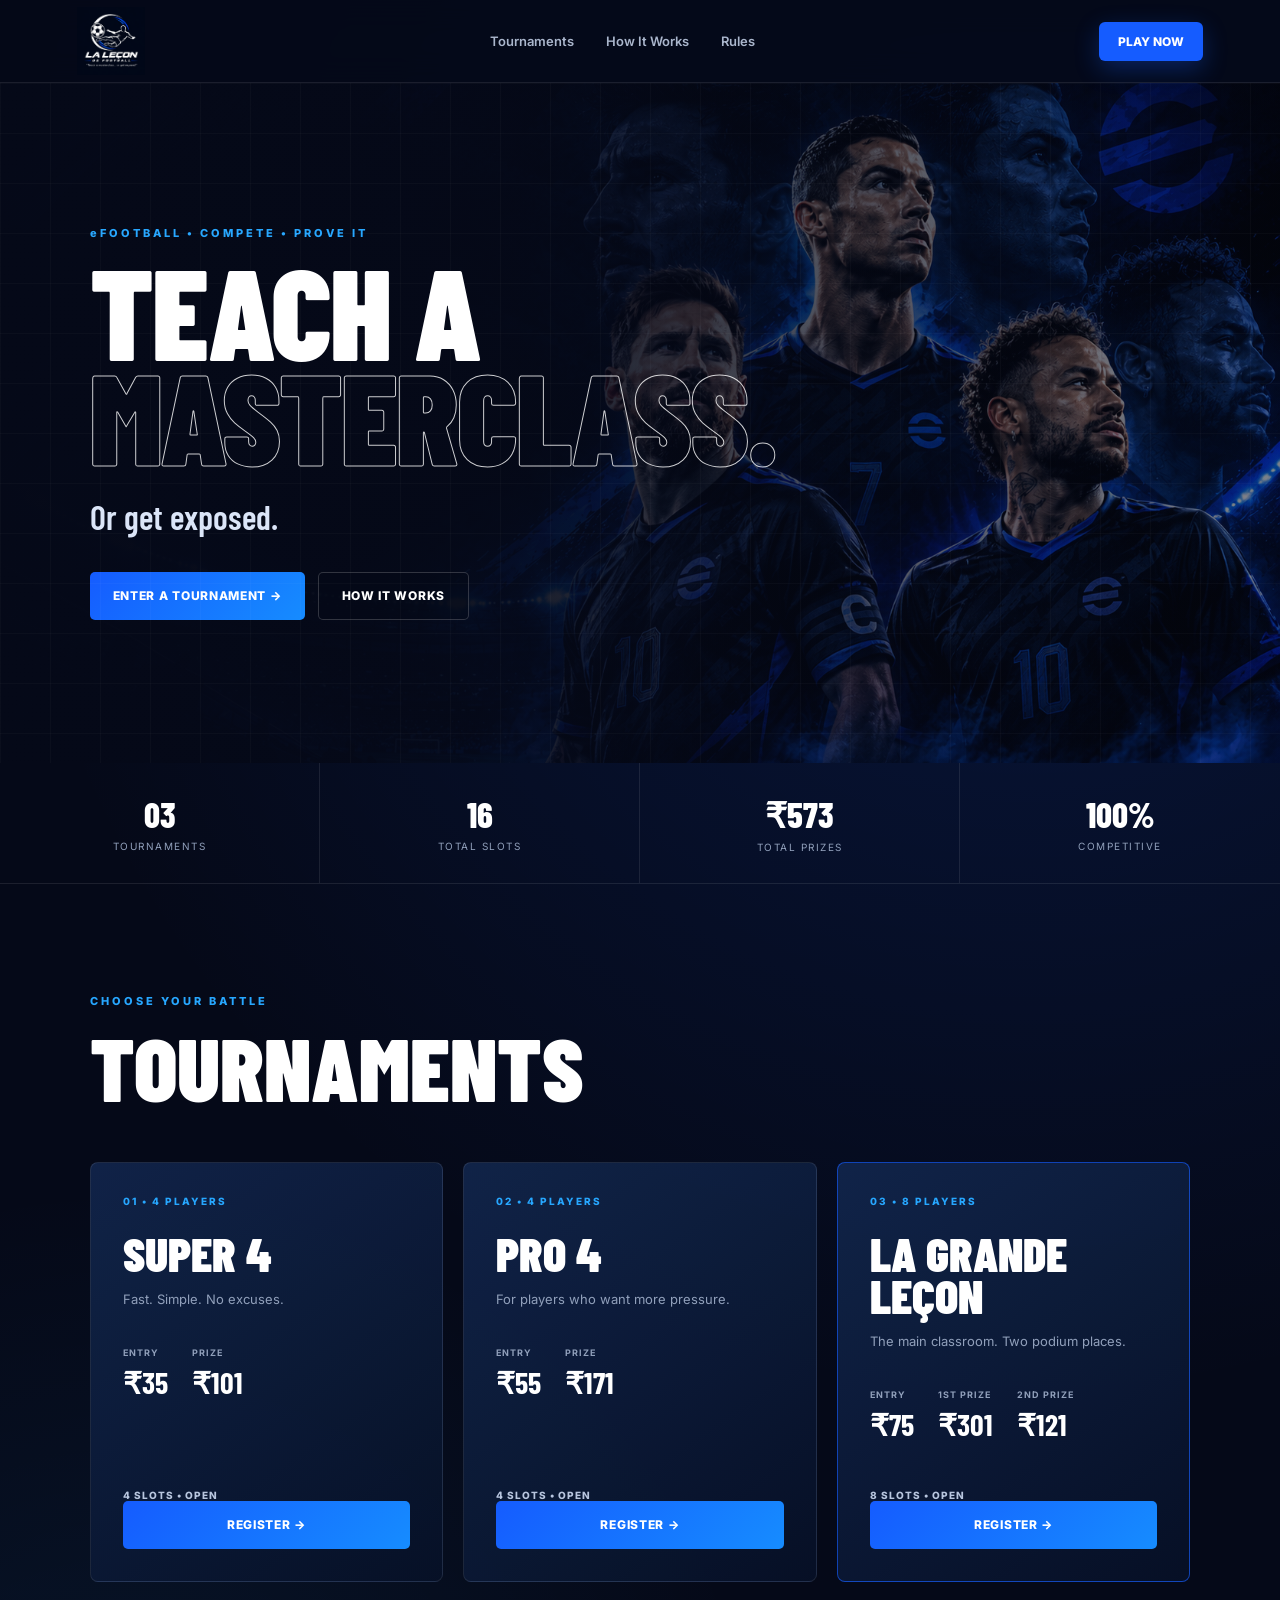
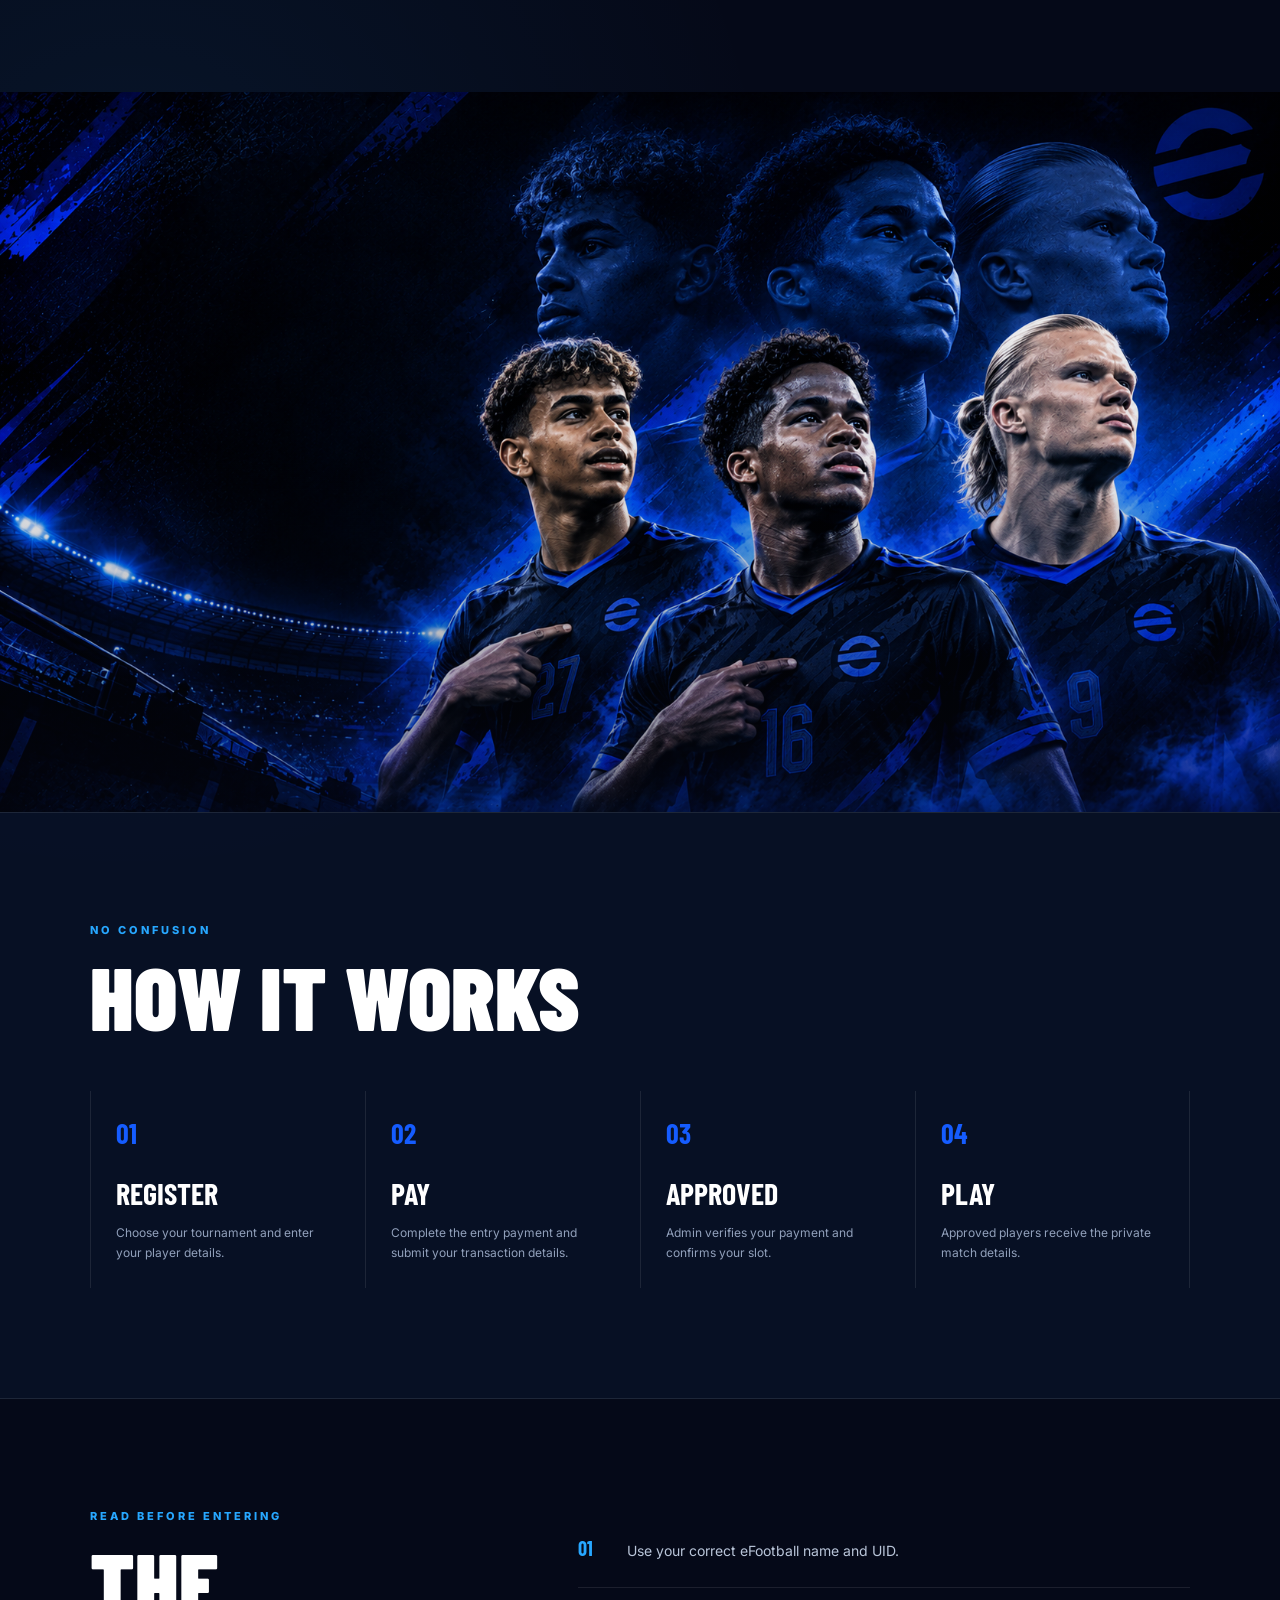
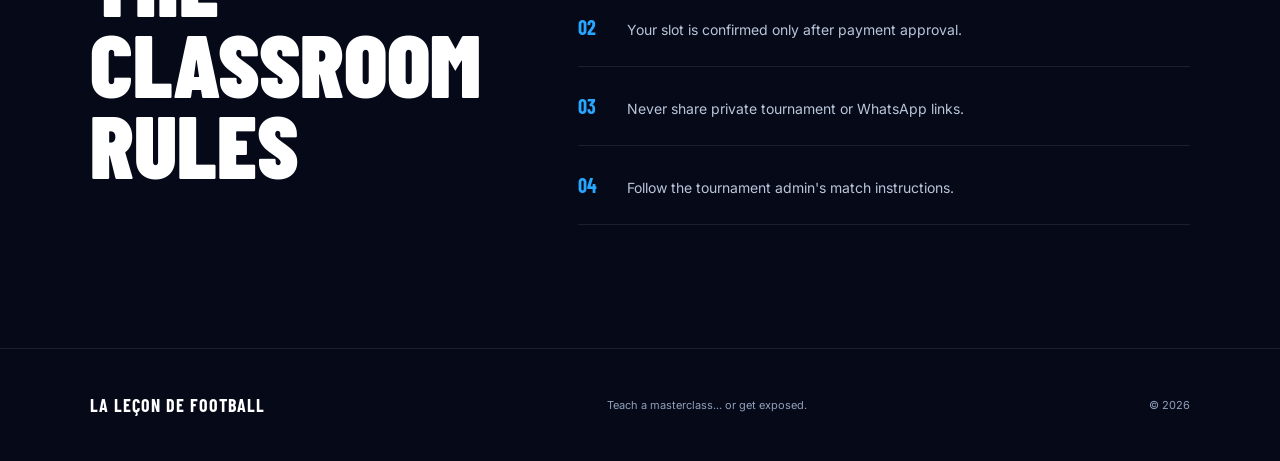
==== index.html @ 12de614c "Update index.html" ====
<!DOCTYPE html>
<html lang="en">
<head>
  <meta charset="UTF-8">
  <meta name="viewport" content="width=device-width, initial-scale=1.0">
  <meta name="theme-color" content="#050b20">

  <title>La Leçon de Football | eFootball Tournaments</title>

  <link rel="stylesheet" href="style.css">

  <style>

    /* =========================================================
       HERO — DESKTOP
       ========================================================= */

    .hero {
      position: relative !important;
      min-height: 680px;
      overflow: hidden;
      display: flex;
      align-items: center;
      background: #050b20 !important;
    }

    .hero-image {
      position: absolute;
      inset: 0;
      width: 100%;
      height: 100%;
      object-fit: cover;
      object-position: center center;
      z-index: 0;
      display: block;
    }

    .hero-overlay {
      position: absolute;
      inset: 0;
      z-index: 1;

      background:
        linear-gradient(
          90deg,
          rgba(5, 9, 24, 0.96) 0%,
          rgba(5, 9, 24, 0.82) 32%,
          rgba(5, 9, 24, 0.45) 62%,
          rgba(5, 9, 24, 0.30) 100%
        );
    }

    .hero-content {
      position: relative !important;
      z-index: 2 !important;
    }


    /* =========================================================
       YAMAL • ENDRICK • HAALAND
       FULL IMAGE — NO CROPPING
       ========================================================= */

    .future-stars-section {
      position: relative;
      width: 100%;
      overflow: hidden;
      background: #050b20;
      line-height: 0;
    }

    .future-stars-image {
      position: relative;
      display: block;

      width: 100%;
      height: auto;

      max-width: 100%;

      object-fit: contain;
      object-position: center center;
    }

    .future-stars-overlay {
      position: absolute;
      inset: 0;

      background:
        linear-gradient(
          180deg,
          rgba(5, 9, 24, 0.05) 0%,
          rgba(5, 9, 24, 0.08) 50%,
          rgba(5, 9, 24, 0.45) 100%
        );

      pointer-events: none;
    }


    /* =========================================================
       MOBILE — SPECIAL HERO COMPOSITION
       ========================================================= */

    @media (max-width: 700px) {

      .hero {
        min-height: 720px;
        display: flex;
        align-items: flex-end;
        position: relative !important;
        overflow: hidden;
        background: #050b20 !important;
      }

      .hero-image {
        position: absolute;

        top: 0;
        left: 50%;

        width: 100%;
        height: auto;

        min-height: 0;

        transform: translateX(-50%);

        object-fit: initial;
        object-position: center;

        z-index: 0;
      }

      .hero-overlay {
        position: absolute;
        inset: 0;
        z-index: 1;

        background:
          linear-gradient(
            180deg,
            rgba(5, 9, 24, 0.08) 0%,
            rgba(5, 9, 24, 0.22) 25%,
            rgba(5, 9, 24, 0.60) 55%,
            rgba(5, 9, 24, 0.96) 82%,
            rgba(5, 9, 24, 1) 100%
          );
      }

      .hero-content {
        position: relative !important;
        z-index: 2 !important;

        width: 100%;
        padding-top: 300px;
        padding-bottom: 55px;
      }


      /* ---------------------------------------------------------
         FUTURE STARS — MOBILE
         Full image remains visible.
         No crop.
         --------------------------------------------------------- */

      .future-stars-section {
        width: 100%;
        overflow: hidden;
      }

      .future-stars-image {
        width: 100%;
        height: auto;

        object-fit: contain;
        object-position: center center;
      }

    }


    /* =========================================================
       VERY SMALL PHONES
       ========================================================= */

    @media (max-width: 390px) {

      .hero {
        min-height: 690px;
      }

      .hero-content {
        padding-top: 280px;
        padding-bottom: 45px;
      }

      .future-stars-image {
        width: 100%;
        height: auto;
      }

    }

  </style>
</head>


<body>


<!-- =========================================================
     NAVIGATION
     ========================================================= -->

<header class="nav">

  <a href="index.html" class="brand">

    <img
      src="logo.PNG"
      alt="La Leçon de Football"
    >

  </a>


  <nav>

    <a href="#tournaments">
      Tournaments
    </a>

    <a href="#how">
      How It Works
    </a>

    <a href="#rules">
      Rules
    </a>

  </nav>


  <a
    href="#tournaments"
    class="nav-btn"
  >
    PLAY NOW
  </a>

</header>



<main>


<!-- =========================================================
     HERO
     ========================================================= -->

<section class="hero">

  <img
    class="hero-image"
    src="./hero-bg.PNG"
    alt=""
  >

  <div class="hero-overlay"></div>

  <div class="hero-content">

    <div class="eyebrow">
      eFOOTBALL • COMPETE • PROVE IT
    </div>

    <h1>
      TEACH A<br>
      <span>MASTERCLASS.</span>
    </h1>

    <p>
      Or get exposed.
    </p>

    <div class="hero-buttons">

      <a
        href="#tournaments"
        class="btn"
      >
        ENTER A TOURNAMENT →
      </a>

      <a
        href="#how"
        class="btn secondary"
      >
        HOW IT WORKS
      </a>

    </div>

  </div>

</section>



<!-- =========================================================
     STATS
     ========================================================= -->

<section class="stats">

  <div>

    <strong>
      03
    </strong>

    <span>
      Tournaments
    </span>

  </div>


  <div>

    <strong>
      16
    </strong>

    <span>
      Total Slots
    </span>

  </div>


  <div>

    <strong>
      ₹573
    </strong>

    <span>
      Total Prizes
    </span>

  </div>


  <div>

    <strong>
      100%
    </strong>

    <span>
      Competitive
    </span>

  </div>

</section>



<!-- =========================================================
     TOURNAMENTS
     ========================================================= -->

<section
  id="tournaments"
  class="section"
>

  <div class="eyebrow">
    CHOOSE YOUR BATTLE
  </div>

  <h2>
    TOURNAMENTS
  </h2>

  <div class="cards">


    <!-- SUPER 4 -->

    <article class="card">

      <div class="card-number">
        01 • 4 PLAYERS
      </div>

      <h3>
        SUPER 4
      </h3>

      <p>
        Fast. Simple. No excuses.
      </p>

      <div class="money">

        <div>

          <small>
            ENTRY
          </small>

          <strong>
            ₹35
          </strong>

        </div>


        <div>

          <small>
            PRIZE
          </small>

          <strong>
            ₹101
          </strong>

        </div>

      </div>

      <div class="slots">
        4 SLOTS • OPEN
      </div>

      <a
        href="register.html?tournament=super4"
        class="btn full"
      >
        REGISTER →
      </a>

    </article>



    <!-- PRO 4 -->

    <article class="card">

      <div class="card-number">
        02 • 4 PLAYERS
      </div>

      <h3>
        PRO 4
      </h3>

      <p>
        For players who want more pressure.
      </p>

      <div class="money">

        <div>

          <small>
            ENTRY
          </small>

          <strong>
            ₹55
          </strong>

        </div>


        <div>

          <small>
            PRIZE
          </small>

          <strong>
            ₹171
          </strong>

        </div>

      </div>

      <div class="slots">
        4 SLOTS • OPEN
      </div>

      <a
        href="register.html?tournament=pro4"
        class="btn full"
      >
        REGISTER →
      </a>

    </article>



    <!-- LA GRANDE LEÇON -->

    <article class="card featured">

      <div class="card-number">
        03 • 8 PLAYERS
      </div>

      <h3>
        LA GRANDE<br>
        LEÇON
      </h3>

      <p>
        The main classroom. Two podium places.
      </p>

      <div class="money">

        <div>

          <small>
            ENTRY
          </small>

          <strong>
            ₹75
          </strong>

        </div>


        <div>

          <small>
            1ST PRIZE
          </small>

          <strong>
            ₹301
          </strong>

        </div>


        <div>

          <small>
            2ND PRIZE
          </small>

          <strong>
            ₹121
          </strong>

        </div>

      </div>

      <div class="slots">
        8 SLOTS • OPEN
      </div>

      <a
        href="register.html?tournament=grande"
        class="btn full"
      >
        REGISTER →
      </a>

    </article>


  </div>

</section>



<!-- =========================================================
     YAMAL • ENDRICK • HAALAND
     FULL COMPOSITION
     ========================================================= -->

<section class="future-stars-section">

  <img
    class="future-stars-image"
    src="./future-stars.PNG"
    alt="Yamal, Endrick and Haaland"
  >

  <div class="future-stars-overlay"></div>

</section>



<!-- =========================================================
     HOW IT WORKS
     ========================================================= -->

<section
  id="how"
  class="section dark"
>

  <div class="eyebrow">
    NO CONFUSION
  </div>

  <h2>
    HOW IT WORKS
  </h2>

  <div class="steps">


    <div>

      <b>
        01
      </b>

      <h3>
        REGISTER
      </h3>

      <p>
        Choose your tournament and enter
        your player details.
      </p>

    </div>


    <div>

      <b>
        02
      </b>

      <h3>
        PAY
      </h3>

      <p>
        Complete the entry payment and
        submit your transaction details.
      </p>

    </div>


    <div>

      <b>
        03
      </b>

      <h3>
        APPROVED
      </h3>

      <p>
        Admin verifies your payment and
        confirms your slot.
      </p>

    </div>


    <div>

      <b>
        04
      </b>

      <h3>
        PLAY
      </h3>

      <p>
        Approved players receive the
        private match details.
      </p>

    </div>


  </div>

</section>



<!-- =========================================================
     RULES
     ========================================================= -->

<section
  id="rules"
  class="section rules"
>

  <div>

    <div class="eyebrow">
      READ BEFORE ENTERING
    </div>

    <h2>
      THE CLASSROOM<br>
      RULES
    </h2>

  </div>


  <div class="rule-list">


    <p>

      <b>
        01
      </b>

      Use your correct eFootball name and UID.

    </p>


    <p>

      <b>
        02
      </b>

      Your slot is confirmed only after payment approval.

    </p>


    <p>

      <b>
        03
      </b>

      Never share private tournament or WhatsApp links.

    </p>


    <p>

      <b>
        04
      </b>

      Follow the tournament admin's match instructions.

    </p>


  </div>

</section>


</main>



<!-- =========================================================
     FOOTER
     ========================================================= -->

<footer>

  <strong>
    LA LEÇON DE FOOTBALL
  </strong>

  <span>
    Teach a masterclass... or get exposed.
  </span>

  <span>
    © 2026
  </span>

</footer>


</body>
</html>
---- style.css ----
@import url('https://fonts.googleapis.com/css2?family=Barlow+Condensed:wght@400;500;600;700;800;900&family=Inter:wght@400;500;600;700;800&display=swap');

:root {
  --navy: #050918;
  --navy2: #08132d;
  --blue: #155cff;
  --cyan: #27a7ff;
  --white: #ffffff;
  --muted: #91a0bb;
  --line: rgba(255,255,255,0.09);
  --card: rgba(12,25,53,0.82);
}

* {
  margin: 0;
  padding: 0;
  box-sizing: border-box;
}

html {
  scroll-behavior: smooth;
}

body {
  background:
    radial-gradient(circle at 80% 10%, rgba(21,92,255,0.16), transparent 30%),
    radial-gradient(circle at 10% 50%, rgba(39,167,255,0.08), transparent 30%),
    var(--navy);
  color: var(--white);
  font-family: 'Inter', sans-serif;
  overflow-x: hidden;
}

a {
  color: inherit;
  text-decoration: none;
}

/* =========================
NAVIGATION
========================= */

.nav {
  width: 100%;
  min-height: 78px;
  padding: 7px 6%;
  display: flex;
  align-items: center;
  justify-content: space-between;
  border-bottom: 1px solid var(--line);
  background: rgba(5,9,24,0.92);
  backdrop-filter: blur(15px);
  position: sticky;
  top: 0;
  z-index: 100;
}

.brand {
  display: flex;
  align-items: center;
  flex-shrink: 0;
}

.brand img {
  width: 68px;
  height: 68px;
  object-fit: contain;
  display: block;
}

.nav nav {
  display: flex;
  gap: 32px;
}

.nav nav a {
  color: #aab6cc;
  font-size: 13px;
  font-weight: 600;
}

.nav-btn {
  background: var(--blue);
  padding: 12px 19px;
  border-radius: 6px;
  font-size: 12px;
  font-weight: 800;
  box-shadow: 0 8px 25px rgba(21,92,255,0.3);
}

/* =========================
HERO
========================= */

.hero {
  min-height: 680px;
  padding: 90px 7%;
  position: relative;
  display: flex;
  align-items: center;
  overflow: hidden;
  background: #050918;
}

/* HERO IMAGE */

.hero-image {
  position: absolute;
  inset: 0;
  width: 100%;
  height: 100%;
  object-fit: cover;
  object-position: center;
  z-index: 0;
  display: block;
}

/* CINEMATIC DARK OVERLAY */

.hero::before {
  content: "";
  position: absolute;
  inset: 0;
  background:
    linear-gradient(
      90deg,
      rgba(5,9,24,0.96) 0%,
      rgba(5,9,24,0.82) 32%,
      rgba(5,9,24,0.45) 65%,
      rgba(5,9,24,0.28) 100%
    );
  z-index: 1;
}

/* GRID */

.hero::after {
  content: "";
  position: absolute;
  inset: 0;
  background-image:
    linear-gradient(
      rgba(255,255,255,0.025) 1px,
      transparent 1px
    ),
    linear-gradient(
      90deg,
      rgba(255,255,255,0.025) 1px,
      transparent 1px
    );
  background-size: 50px 50px;
  z-index: 2;
  pointer-events: none;
}

.hero-content {
  position: relative;
  z-index: 3;
  max-width: 720px;
}

.eyebrow {
  color: var(--cyan);
  font-size: 11px;
  font-weight: 800;
  letter-spacing: 3px;
  margin-bottom: 18px;
}

.hero h1 {
  font-family: 'Barlow Condensed', sans-serif;
  font-size: clamp(70px, 10vw, 130px);
  line-height: 0.82;
  font-weight: 900;
  letter-spacing: -2px;
  text-transform: uppercase;
}

.hero h1 span {
  color: transparent;
  -webkit-text-stroke: 1px rgba(255,255,255,0.8);
}

.hero p {
  margin-top: 28px;
  font-family: 'Barlow Condensed', sans-serif;
  font-size: 34px;
  font-weight: 600;
  color: #dbe5f8;
}

.hero-buttons {
  display: flex;
  gap: 13px;
  margin-top: 35px;
}

.btn {
  display: inline-flex;
  justify-content: center;
  align-items: center;
  min-height: 48px;
  padding: 0 23px;
  border-radius: 5px;
  background: linear-gradient(135deg, #155cff, #168cff);
  color: white;
  font-size: 12px;
  font-weight: 800;
  letter-spacing: 0.7px;
  border: none;
}

.btn.secondary {
  background: rgba(5,9,24,0.45);
  border: 1px solid rgba(255,255,255,0.18);
}

.full {
  width: 100%;
}

/* =========================
STATS
========================= */

.stats {
  display: grid;
  grid-template-columns: repeat(4, 1fr);
  border-bottom: 1px solid var(--line);
}

.stats div {
  padding: 30px 20px;
  text-align: center;
  border-right: 1px solid var(--line);
}

.stats div:last-child {
  border-right: none;
}

.stats strong {
  display: block;
  font-family: 'Barlow Condensed', sans-serif;
  font-size: 35px;
  font-weight: 800;
}

.stats span {
  display: block;
  margin-top: 5px;
  color: var(--muted);
  font-size: 10px;
  text-transform: uppercase;
  letter-spacing: 1.5px;
}

/* =========================
SECTIONS
========================= */

.section {
  padding: 110px 7%;
}

.section h1,
.section h2 {
  font-family: 'Barlow Condensed', sans-serif;
  font-weight: 900;
  line-height: 0.9;
}

.section h2 {
  font-size: clamp(55px, 7vw, 90px);
  margin-bottom: 55px;
}

.section h1 {
  font-size: clamp(65px, 9vw, 110px);
  margin-bottom: 45px;
}

.section h1 span {
  color: var(--cyan);
}

/* =========================
TOURNAMENT CARDS
========================= */

.cards {
  display: grid;
  grid-template-columns: repeat(3, 1fr);
  gap: 20px;
}

.card {
  position: relative;
  padding: 32px;
  min-height: 420px;
  display: flex;
  flex-direction: column;

  background:
    linear-gradient(
      145deg,
      rgba(18,38,77,0.9),
      rgba(7,17,39,0.9)
    );

  border: 1px solid var(--line);
  border-radius: 8px;
  overflow: hidden;
}

.card.featured {
  border-color: rgba(21,92,255,0.65);
}

.card-number {
  color: var(--cyan);
  font-size: 10px;
  font-weight: 800;
  letter-spacing: 2px;
  margin-bottom: 25px;
}

.card h3 {
  font-family: 'Barlow Condensed', sans-serif;
  font-size: 48px;
  line-height: 0.88;
  font-weight: 900;
  margin-bottom: 15px;
}

.card p {
  color: var(--muted);
  font-size: 13px;
  line-height: 1.6;
}

.money {
  display: flex;
  gap: 24px;
  flex-wrap: wrap;
  margin-top: 30px;
}

.money small {
  color: var(--muted);
  font-size: 9px;
  font-weight: 700;
  letter-spacing: 1px;
}

.money strong {
  display: block;
  margin-top: 4px;
  font-family: 'Barlow Condensed', sans-serif;
  font-size: 30px;
}

.slots {
  margin-top: auto;
  padding-top: 25px;
  color: #b8c6df;
  font-size: 10px;
  font-weight: 800;
  letter-spacing: 1px;
}

/* =========================
HOW IT WORKS
========================= */

.dark {
  background: rgba(9,20,43,0.65);
  border-top: 1px solid var(--line);
  border-bottom: 1px solid var(--line);
}

.steps {
  display: grid;
  grid-template-columns: repeat(4, 1fr);
}

.steps > div {
  padding: 25px;
  border-left: 1px solid var(--line);
}

.steps > div:last-child {
  border-right: 1px solid var(--line);
}

.steps b {
  color: var(--blue);
  font-family: 'Barlow Condensed', sans-serif;
  font-size: 28px;
}

.steps h3 {
  margin-top: 25px;
  font-family: 'Barlow Condensed', sans-serif;
  font-size: 30px;
}

.steps p {
  margin-top: 12px;
  color: var(--muted);
  font-size: 12px;
  line-height: 1.7;
}

/* =========================
RULES
========================= */

.rules {
  display: grid;
  grid-template-columns: 0.8fr 1.2fr;
  gap: 80px;
}

.rule-list p {
  padding: 23px 0;
  border-bottom: 1px solid var(--line);
  color: #b9c5d9;
  font-size: 14px;
  line-height: 1.6;
}

.rule-list b {
  display: inline-block;
  width: 45px;
  color: var(--cyan);
  font-family: 'Barlow Condensed', sans-serif;
  font-size: 20px;
}

/* =========================
FOOTER
========================= */

footer {
  padding: 45px 7%;
  display: flex;
  justify-content: space-between;
  align-items: center;
  gap: 20px;
  border-top: 1px solid var(--line);
  color: var(--muted);
  font-size: 11px;
}

footer strong {
  color: white;
  font-family: 'Barlow Condensed', sans-serif;
  font-size: 18px;
  letter-spacing: 1px;
}

/* =========================
REGISTRATION PAGE
========================= */

.register-page {
  max-width: 850px;
  margin: 0 auto;
}

.selected-tournament {
  margin-bottom: 35px;
  padding: 25px;
  background:
    linear-gradient(
      145deg,
      rgba(18,38,77,0.9),
      rgba(7,17,39,0.9)
    );
  border: 1px solid rgba(39,167,255,0.2);
  border-radius: 8px;
}

.selected-tournament h2 {
  font-size: 45px;
  margin: 8px 0 10px;
}

#tournamentDetails {
  color: var(--muted);
  font-size: 12px;
}

#registrationForm {
  width: 100%;
}

#registrationForm label {
  display: block;
  width: 100%;
  margin-bottom: 22px;
  color: #b9c6dc;
  font-size: 10px;
  font-weight: 800;
  letter-spacing: 1.5px;
}

#registrationForm input {
  display: block;
  width: 100%;
  height: 52px;
  margin-top: 9px;
  padding: 0 16px;
  border: 1px solid var(--line);
  border-radius: 6px;
  outline: none;
  background: rgba(8,19,45,0.9);
  color: white;
  font-family: 'Inter', sans-serif;
  font-size: 14px;
}

#registrationForm input:focus {
  border-color: var(--blue);
  box-shadow: 0 0 0 3px rgba(21,92,255,0.12);
}

#registrationForm input::placeholder {
  color: #60708e;
}

.optional {
  margin-left: 8px;
  color: #5f759a;
  font-size: 8px;
}

.payment-box {
  margin: 30px 0;
  padding: 25px;
  border: 1px solid rgba(39,167,255,0.2);
  border-radius: 8px;
  background:
    linear-gradient(
      145deg,
      rgba(13,32,67,0.95),
      rgba(7,17,39,0.95)
    );
}

.payment-box h3 {
  margin: 8px 0 15px;
  font-family: 'Barlow Condensed', sans-serif;
  font-size: 40px;
}

.payment-box h2 {
  margin: 8px 0 15px;
  font-family: 'Barlow Condensed', sans-serif;
  font-size: 45px;
}

.payment-box p {
  margin: 8px 0;
  color: var(--muted);
  font-size: 12px;
  line-height: 1.6;
}

.upi {
  display: flex;
  align-items: center;
  justify-content: space-between;
  gap: 12px;
  margin: 15px 0;
  padding: 13px;
  background: rgba(0,0,0,0.25);
  border: 1px solid var(--line);
  border-radius: 6px;
}

.upi strong {
  color: white;
  font-size: 13px;
  overflow-wrap: anywhere;
  word-break: break-word;
}

.upi button {
  flex-shrink: 0;
  padding: 9px 12px;
  border: 1px solid rgba(255,255,255,0.15);
  border-radius: 5px;
  background: var(--blue);
  color: white;
  font-size: 10px;
  font-weight: 800;
}

.payment-note {
  color: #7084a8 !important;
}

.confirmation {
  width: 100%;
}

/* =========================
TABLET
========================= */

@media (max-width: 850px) {

  .nav {
    padding: 7px 4%;
  }

  .nav nav {
    display: none;
  }

  .hero {
    min-height: 600px;
    padding: 80px 6%;
  }

  .cards {
    grid-template-columns: 1fr;
  }

  .card {
    min-height: 390px;
  }

  .steps {
    grid-template-columns: 1fr 1fr;
  }

  .steps > div:nth-child(2) {
    border-right: 1px solid var(--line);
  }

  .rules {
    grid-template-columns: 1fr;
    gap: 40px;
  }
}

/* =========================
MOBILE
========================= */

@media (max-width: 560px) {

  .nav {
    min-height: 68px;
    padding: 5px 18px;
  }

  .brand img {
    width: 55px;
    height: 55px;
  }

  .nav-btn {
    padding: 10px 13px;
    font-size: 10px;
  }

  .hero {
    min-height: 590px;
    padding: 70px 20px;
  }

  .hero-image {
    object-position: 58% center;
  }

  .hero::before {
    background:
      linear-gradient(
        180deg,
        rgba(5,9,24,0.50) 0%,
        rgba(5,9,24,0.76) 48%,
        rgba(5,9,24,0.97) 100%
      );
  }

  .hero h1 {
    font-size: 70px;
    letter-spacing: -1px;
  }

  .hero p {
    font-size: 27px;
  }

  .hero-buttons {
    flex-direction: column;
    width: 100%;
  }

  .hero-buttons .btn {
    width: 100%;
  }

  .stats {
    grid-template-columns: 1fr 1fr;
  }

  .stats div {
    padding: 22px 10px;
  }

  .stats div:nth-child(2) {
    border-right: none;
  }

  .stats div:nth-child(3),
  .stats div:nth-child(4) {
    border-top: 1px solid var(--line);
  }

  .section {
    padding: 75px 20px;
  }

  .section h1 {
    font-size: 65px;
  }

  .section h2 {
    font-size: 60px;
    margin-bottom: 38px;
  }

  .card {
    padding: 27px;
  }

  .card h3 {
    font-size: 43px;
  }

  .money {
    gap: 18px;
  }

  .steps {
    grid-template-columns: 1fr;
  }

  .steps > div {
    border-right: 1px solid var(--line);
  }

  .rules {
    gap: 20px;
  }

  footer {
    flex-direction: column;
    align-items: flex-start;
  }

  /* REGISTRATION MOBILE */

  .register-page {
    width: 100%;
    max-width: 100%;
    margin: 0;
  }

  .register-page h1 {
    font-size: 62px;
    line-height: 0.88;
    margin-bottom: 35px;
  }

  .selected-tournament {
    width: 100%;
    padding: 20px;
  }

  .selected-tournament h2 {
    font-size: 38px;
    line-height: 0.9;
  }

  #registrationForm {
    width: 100%;
  }

  #registrationForm label {
    width: 100%;
    display: block;
    margin-bottom: 18px;
  }

  #registrationForm input {
    width: 100%;
    height: 52px;
    display: block;
    font-size: 16px;
  }

  .payment-box {
    width: 100%;
    padding: 20px;
  }

  .payment-box h2 {
    font-size: 38px;
  }

  .upi {
    flex-direction: column;
    align-items: stretch;
  }

  .upi strong {
    text-align: center;
  }

  .upi button {
    width: 100%;
    min-height: 42px;
  }

  #registrationForm > .btn {
    width: 100%;
    min-height: 52px;
  }
}
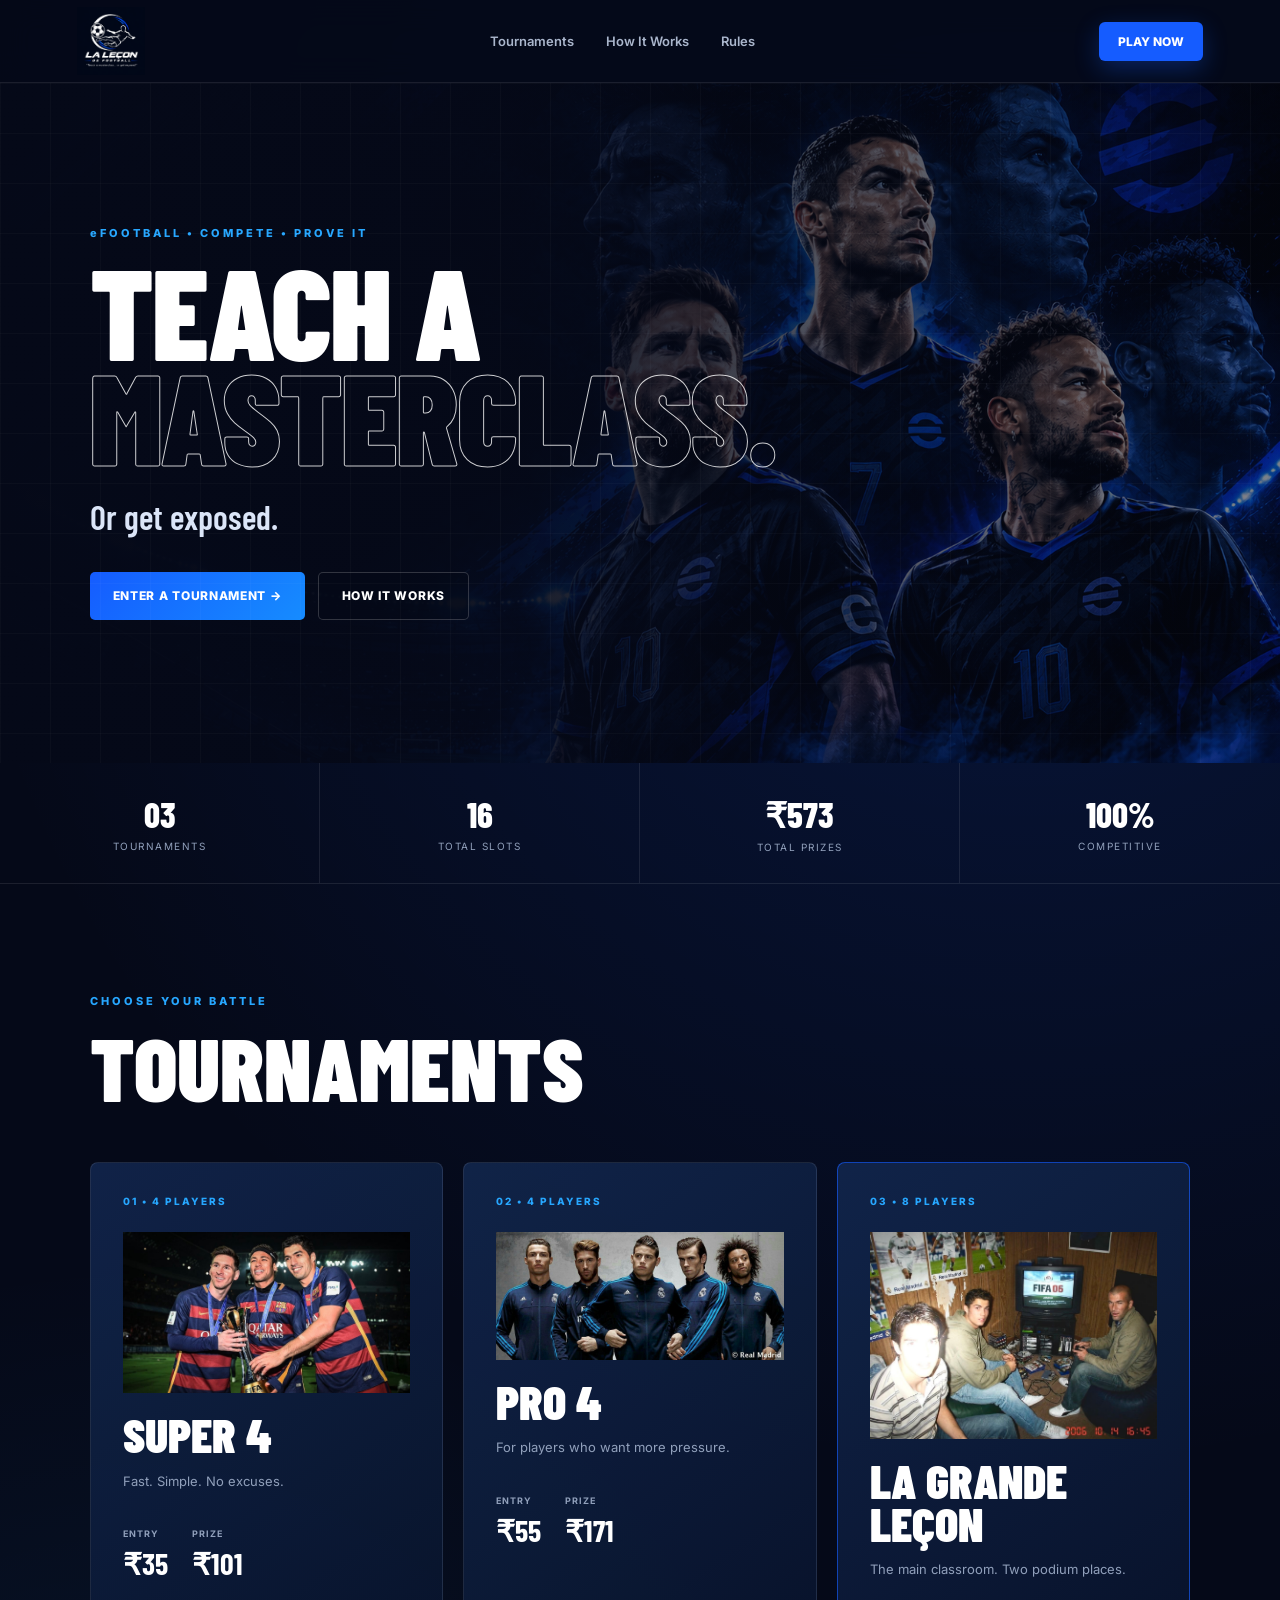
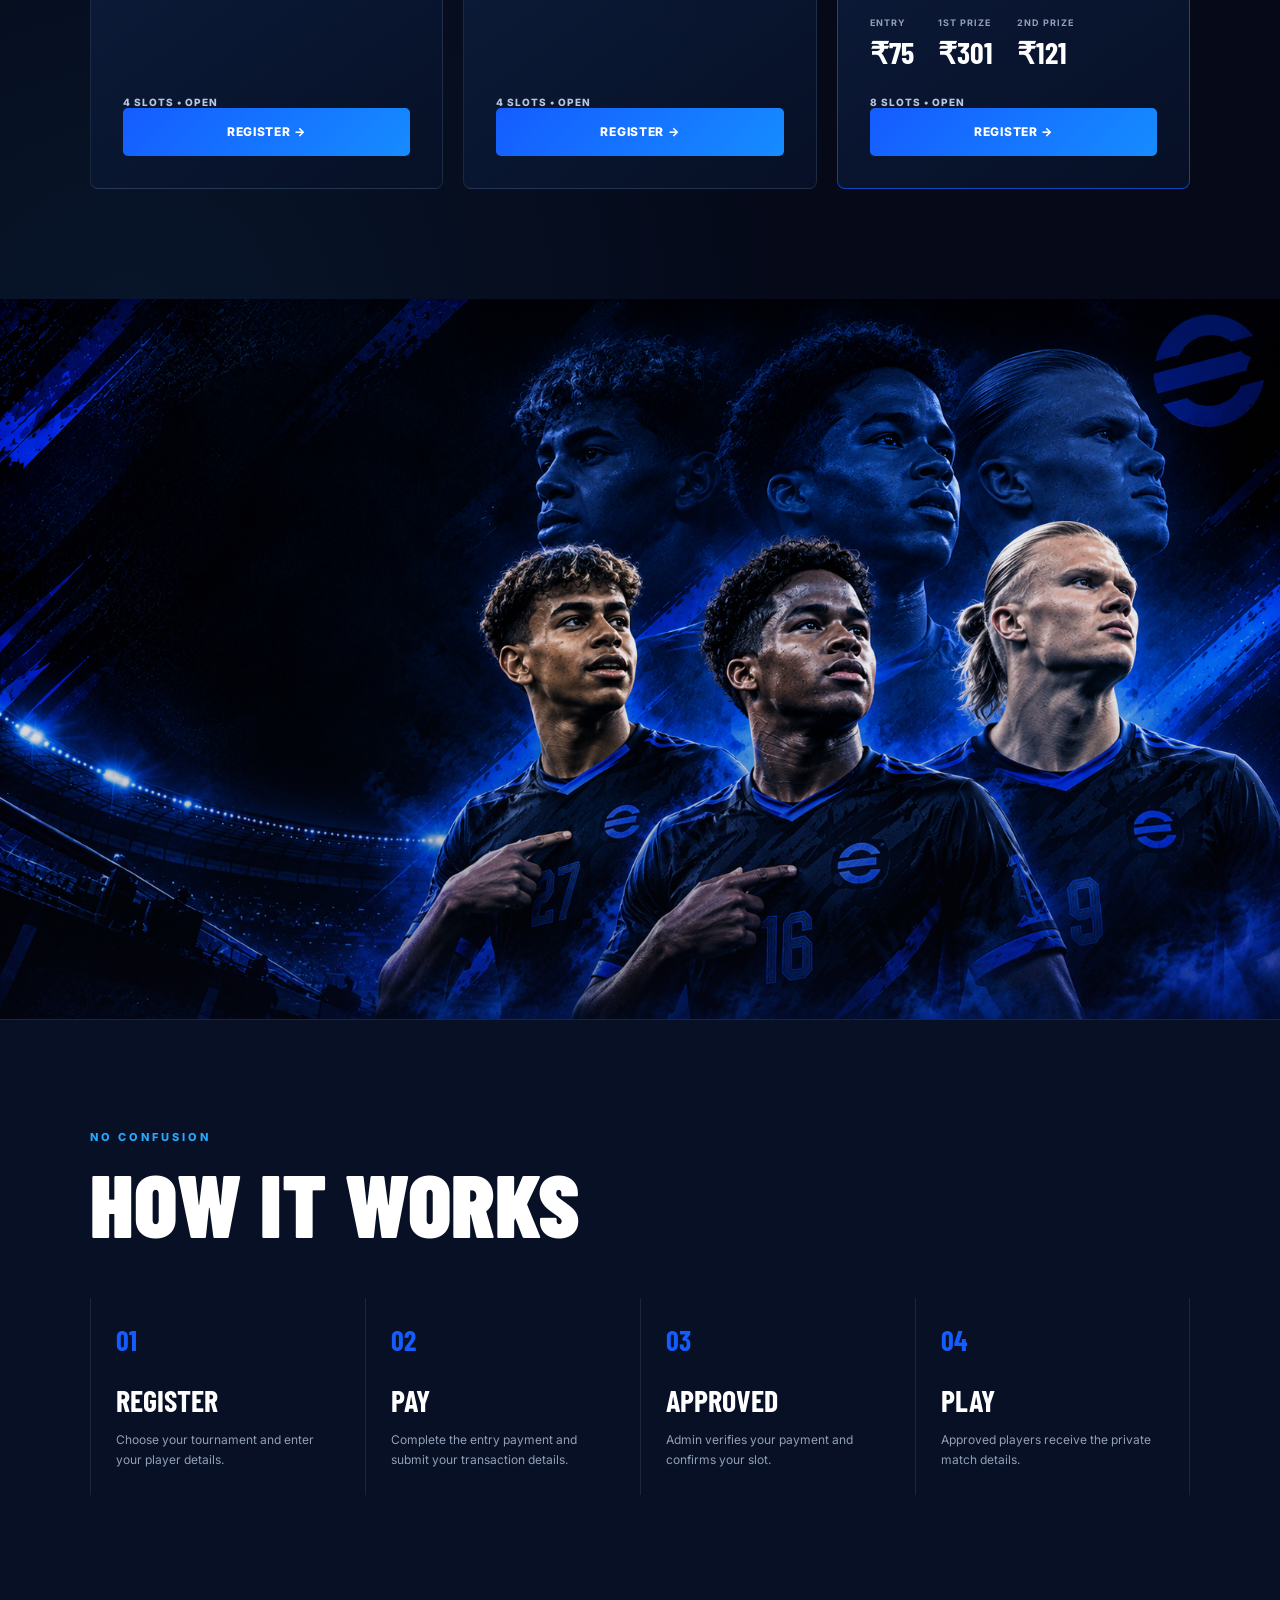
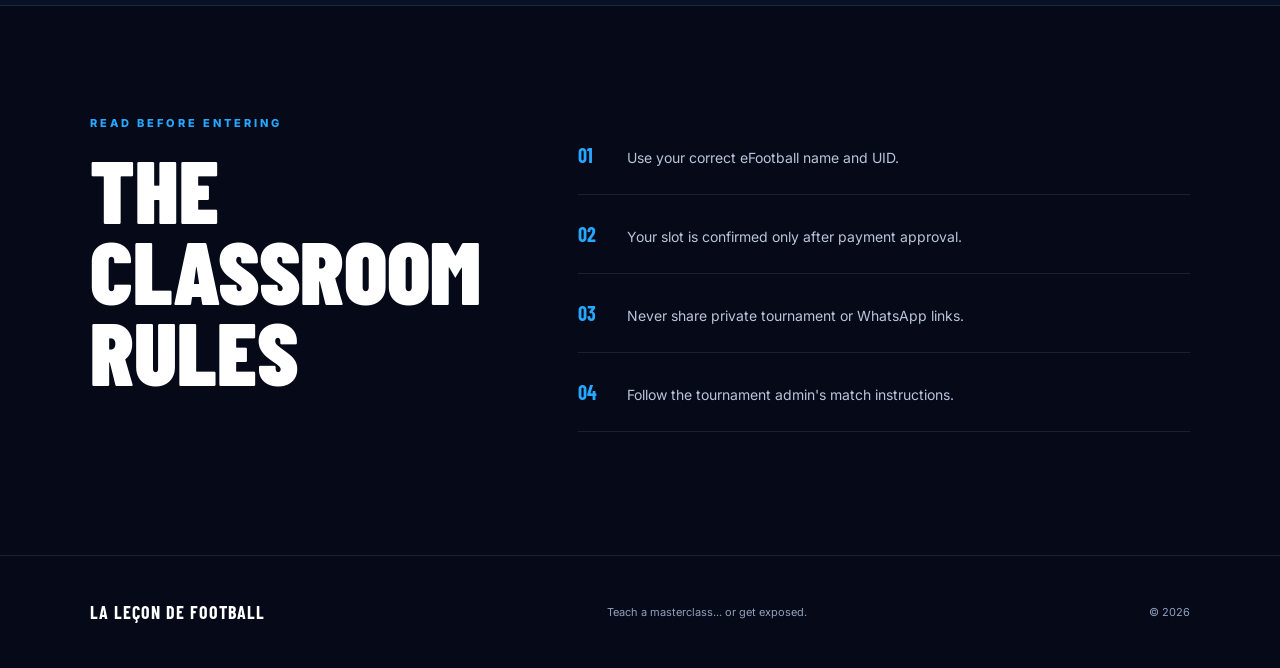
==== commit ed6714bc: "Update index.html" ====
--- a/index.html
+++ b/index.html
@@ -57,6 +57,21 @@
 
 
     /* =========================================================
+       TOURNAMENT CARD IMAGES — FULL IMAGE / NO CROPPING
+       ========================================================= */
+
+    .tournament-image {
+      display: block;
+      width: 100%;
+      height: auto;
+      max-width: 100%;
+      object-fit: contain;
+      object-position: center center;
+      margin: 0 0 20px 0;
+    }
+
+
+    /* =========================================================
        YAMAL • ENDRICK • HAALAND
        FULL IMAGE — NO CROPPING
        ========================================================= */
@@ -159,6 +174,20 @@
 
 
       /* ---------------------------------------------------------
+         TOURNAMENT CARD IMAGES — MOBILE
+         --------------------------------------------------------- */
+
+      .tournament-image {
+        width: 100%;
+        height: auto;
+        max-width: 100%;
+        object-fit: contain;
+        object-position: center center;
+        margin-bottom: 20px;
+      }
+
+
+      /* ---------------------------------------------------------
          FUTURE STARS — MOBILE
          Full image remains visible.
          No crop.
@@ -196,6 +225,11 @@
       }
 
       .future-stars-image {
+        width: 100%;
+        height: auto;
+      }
+
+      .tournament-image {
         width: 100%;
         height: auto;
       }
@@ -398,6 +432,14 @@
         01 • 4 PLAYERS
       </div>
 
+      <!-- SUPER 4 IMAGE -->
+
+      <img
+        class="tournament-image"
+        src="./super4.jpg"
+        alt="SUPER 4"
+      >
+
       <h3>
         SUPER 4
       </h3>
@@ -458,6 +500,14 @@
         02 • 4 PLAYERS
       </div>
 
+      <!-- PRO 4 IMAGE -->
+
+      <img
+        class="tournament-image"
+        src="./pro4.jpg"
+        alt="PRO 4"
+      >
+
       <h3>
         PRO 4
       </h3>
@@ -518,6 +568,14 @@
         03 • 8 PLAYERS
       </div>
 
+      <!-- LA GRANDE LEÇON IMAGE -->
+
+      <img
+        class="tournament-image"
+        src="./grande.JPG"
+        alt="LA GRANDE LEÇON"
+      >
+
       <h3>
         LA GRANDE<br>
         LEÇON
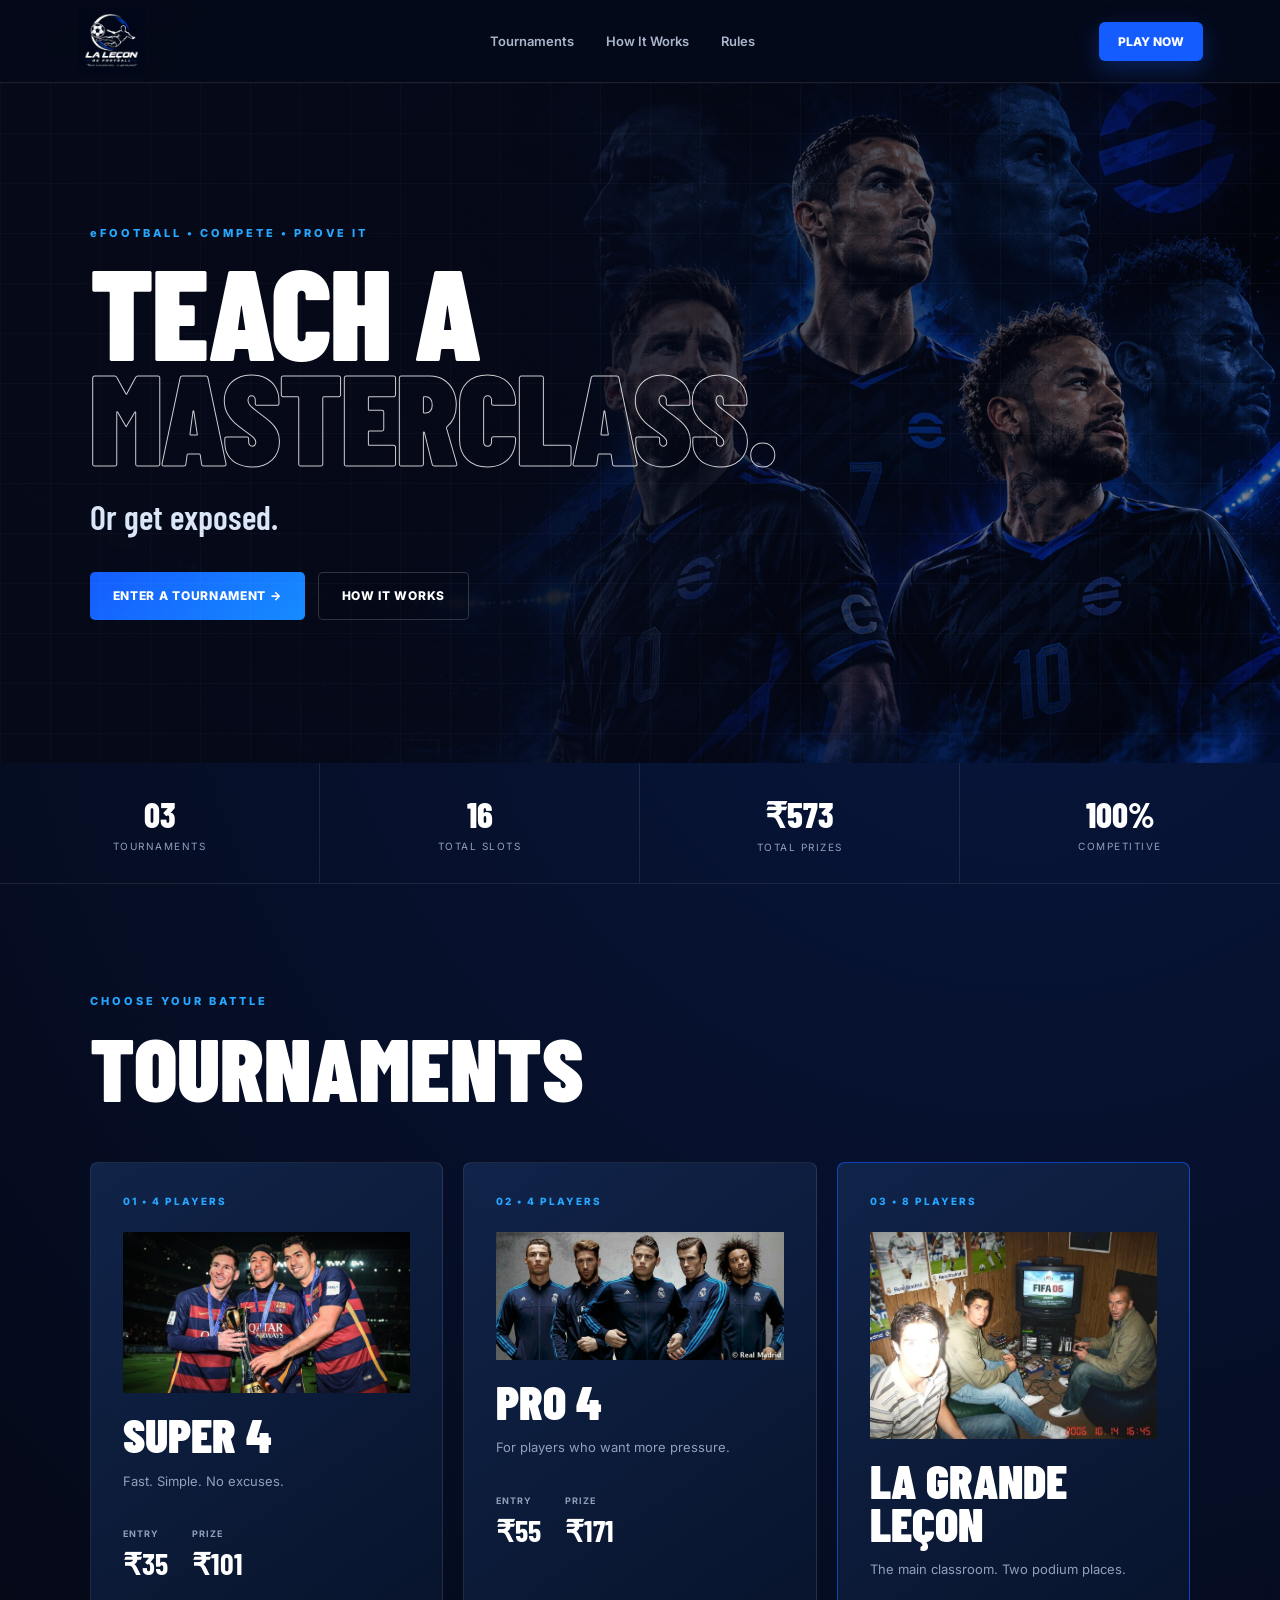
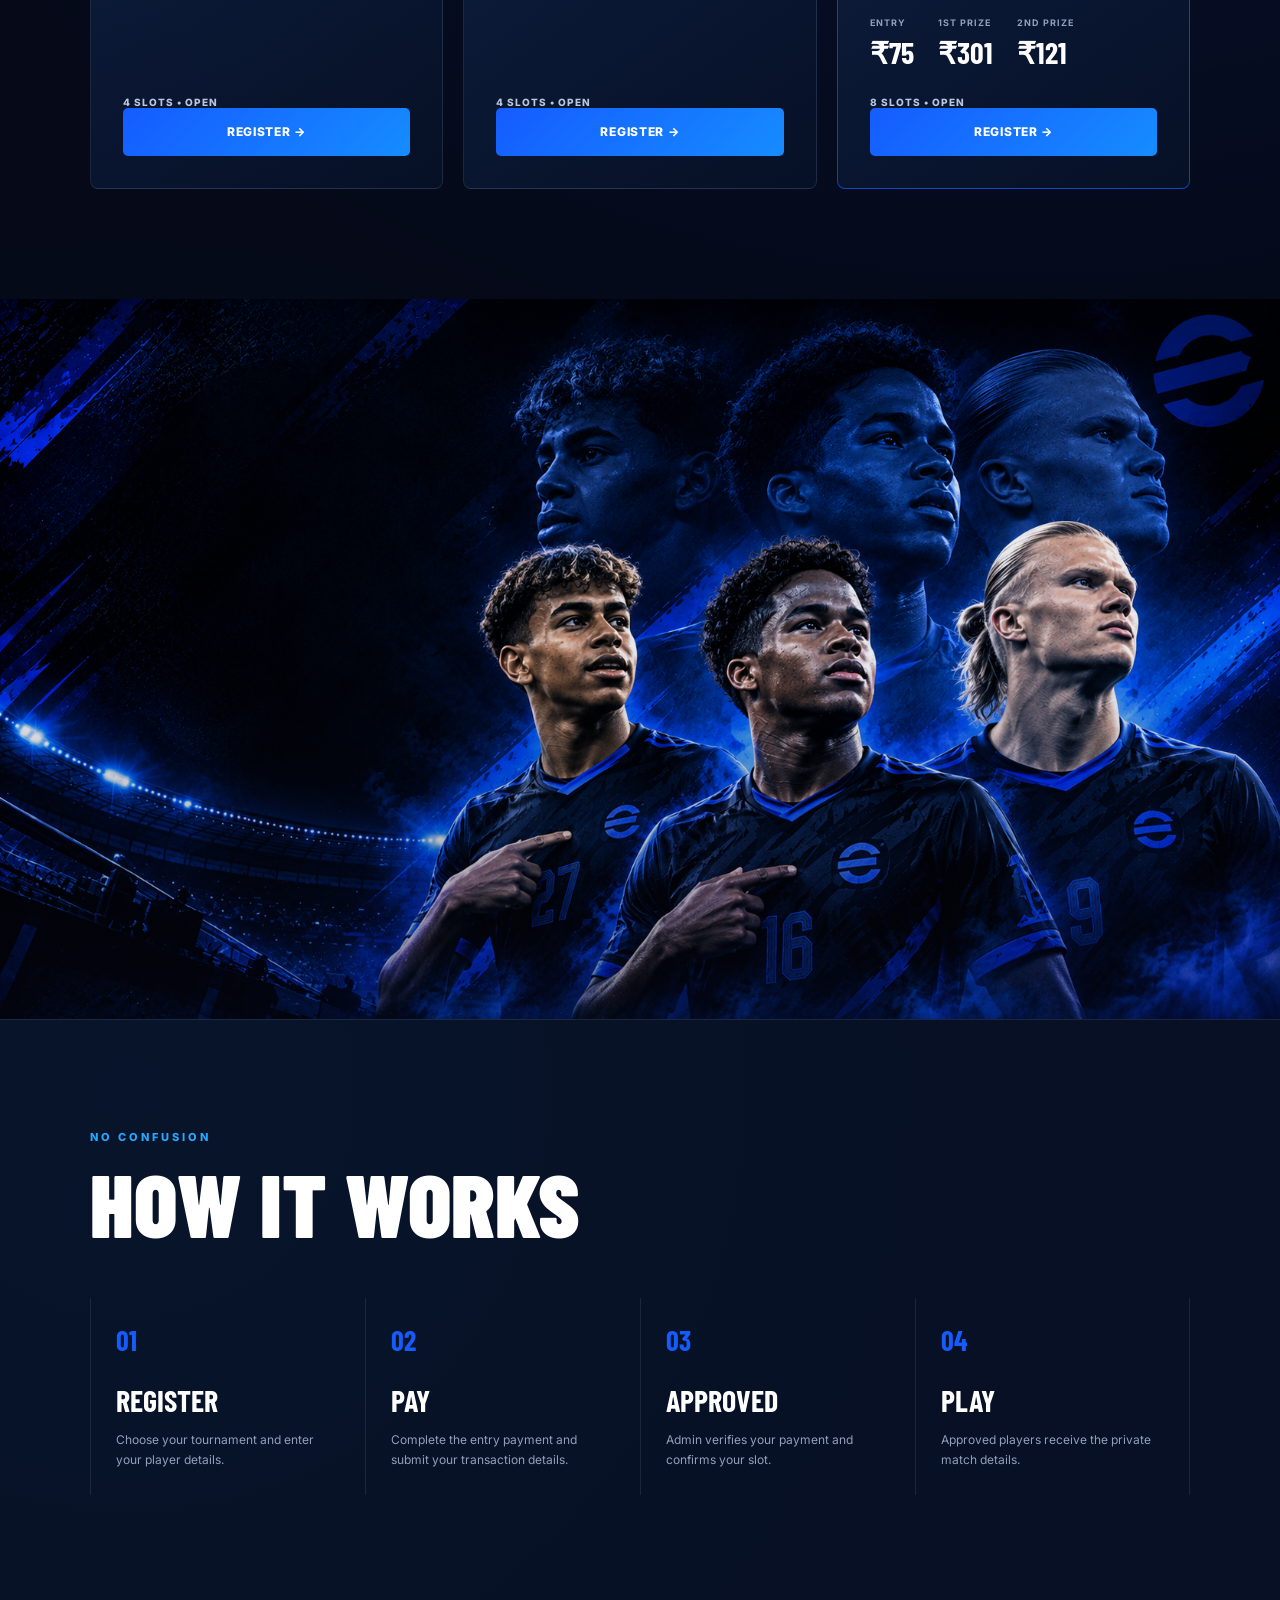
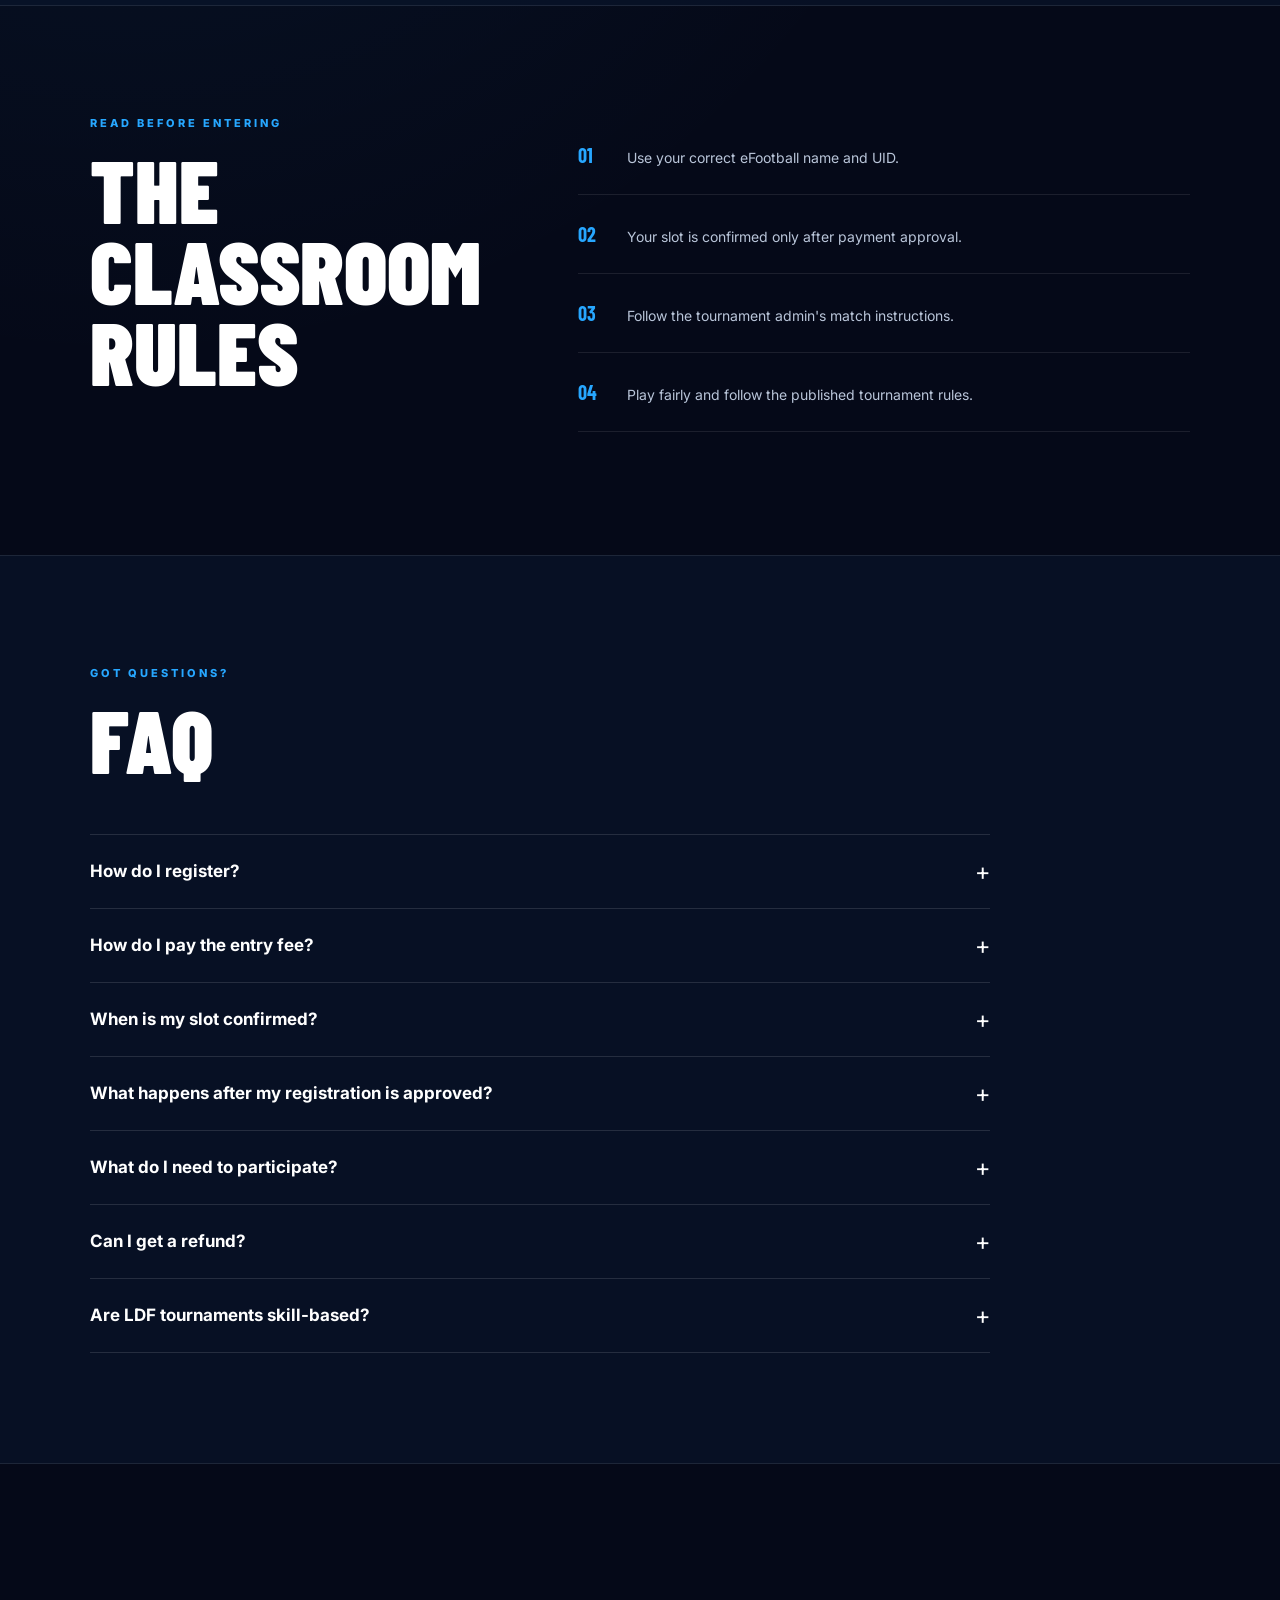
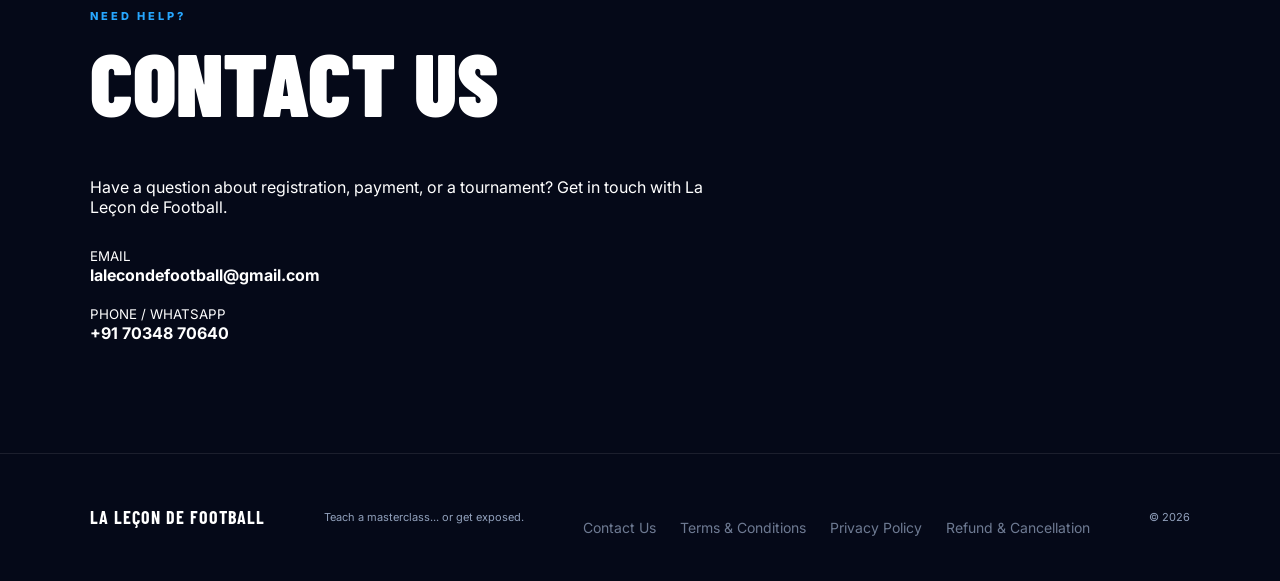
==== commit dcc2c757: "Update index.html" ====
--- a/index.html
+++ b/index.html
@@ -61,12 +61,14 @@
        ========================================================= */
 
     .tournament-image {
-      display: block;
-      width: 100%;
-      height: auto;
-      max-width: 100%;
-      object-fit: contain;
-      object-position: center center;
+      display: block !important;
+      width: 100% !important;
+      height: auto !important;
+      max-width: 100% !important;
+      object-fit: contain !important;
+      object-position: center center !important;
+      visibility: visible !important;
+      opacity: 1 !important;
       margin: 0 0 20px 0;
     }
 
@@ -110,6 +112,112 @@
         );
 
       pointer-events: none;
+    }
+
+
+    /* =========================================================
+       FAQ
+       ========================================================= */
+
+    .faq-list {
+      margin-top: 40px;
+      max-width: 900px;
+    }
+
+    .faq-item {
+      border-top: 1px solid rgba(255,255,255,0.12);
+      padding: 0;
+    }
+
+    .faq-item:last-child {
+      border-bottom: 1px solid rgba(255,255,255,0.12);
+    }
+
+    .faq-question {
+      width: 100%;
+      padding: 22px 0;
+      border: 0;
+      background: transparent;
+      color: inherit;
+      text-align: left;
+      font: inherit;
+      font-weight: 700;
+      font-size: 17px;
+      cursor: pointer;
+      display: flex;
+      align-items: center;
+      justify-content: space-between;
+      gap: 20px;
+    }
+
+    .faq-question span:last-child {
+      font-size: 24px;
+      font-weight: 400;
+      transition: transform 0.2s ease;
+    }
+
+    .faq-answer {
+      display: none;
+      padding: 0 35px 22px 0;
+      opacity: 0.75;
+      line-height: 1.7;
+    }
+
+    .faq-item.active .faq-answer {
+      display: block;
+    }
+
+    .faq-item.active .faq-question span:last-child {
+      transform: rotate(45deg);
+    }
+
+
+    /* =========================================================
+       CONTACT
+       ========================================================= */
+
+    .contact-box {
+      margin-top: 35px;
+      max-width: 650px;
+    }
+
+    .contact-details {
+      display: grid;
+      gap: 18px;
+      margin-top: 28px;
+    }
+
+    .contact-details a {
+      color: inherit;
+      text-decoration: none;
+      font-weight: 700;
+    }
+
+    .contact-details a:hover {
+      text-decoration: underline;
+    }
+
+
+    /* =========================================================
+       FOOTER LINKS
+       ========================================================= */
+
+    .footer-links {
+      display: flex;
+      flex-wrap: wrap;
+      gap: 12px 24px;
+      margin-top: 20px;
+    }
+
+    .footer-links a {
+      color: inherit;
+      text-decoration: none;
+      opacity: 0.75;
+      font-size: 14px;
+    }
+
+    .footer-links a:hover {
+      opacity: 1;
     }
 
 
@@ -178,19 +286,20 @@
          --------------------------------------------------------- */
 
       .tournament-image {
-        width: 100%;
-        height: auto;
-        max-width: 100%;
-        object-fit: contain;
-        object-position: center center;
+        display: block !important;
+        width: 100% !important;
+        height: auto !important;
+        max-width: 100% !important;
+        object-fit: contain !important;
+        object-position: center center !important;
+        visibility: visible !important;
+        opacity: 1 !important;
         margin-bottom: 20px;
       }
 
 
       /* ---------------------------------------------------------
          FUTURE STARS — MOBILE
-         Full image remains visible.
-         No crop.
          --------------------------------------------------------- */
 
       .future-stars-section {
@@ -204,6 +313,10 @@
 
         object-fit: contain;
         object-position: center center;
+      }
+
+      .faq-question {
+        font-size: 16px;
       }
 
     }
@@ -432,12 +545,11 @@
         01 • 4 PLAYERS
       </div>
 
-      <!-- SUPER 4 IMAGE -->
-
       <img
         class="tournament-image"
         src="./super4.jpg"
         alt="SUPER 4"
+        style="display:block !important; width:100% !important; height:auto !important; max-width:100% !important; object-fit:contain !important; visibility:visible !important; opacity:1 !important;"
       >
 
       <h3>
@@ -499,13 +611,12 @@
       <div class="card-number">
         02 • 4 PLAYERS
       </div>
-
-      <!-- PRO 4 IMAGE -->
 
       <img
         class="tournament-image"
         src="./pro4.jpg"
         alt="PRO 4"
+        style="display:block !important; width:100% !important; height:auto !important; max-width:100% !important; object-fit:contain !important; visibility:visible !important; opacity:1 !important;"
       >
 
       <h3>
@@ -567,13 +678,12 @@
       <div class="card-number">
         03 • 8 PLAYERS
       </div>
-
-      <!-- LA GRANDE LEÇON IMAGE -->
 
       <img
         class="tournament-image"
         src="./grande.JPG"
         alt="LA GRANDE LEÇON"
+        style="display:block !important; width:100% !important; height:auto !important; max-width:100% !important; object-fit:contain !important; visibility:visible !important; opacity:1 !important;"
       >
 
       <h3>
@@ -649,7 +759,6 @@
 
 <!-- =========================================================
      YAMAL • ENDRICK • HAALAND
-     FULL COMPOSITION
      ========================================================= -->
 
 <section class="future-stars-section">
@@ -818,7 +927,7 @@
         03
       </b>
 
-      Never share private tournament or WhatsApp links.
+      Follow the tournament admin's match instructions.
 
     </p>
 
@@ -829,10 +938,288 @@
         04
       </b>
 
-      Follow the tournament admin's match instructions.
+      Play fairly and follow the published tournament rules.
 
     </p>
 
+
+  </div>
+
+</section>
+
+
+
+<!-- =========================================================
+     FAQ
+     ========================================================= -->
+
+<section
+  id="faq"
+  class="section dark"
+>
+
+  <div class="eyebrow">
+    GOT QUESTIONS?
+  </div>
+
+  <h2>
+    FAQ
+  </h2>
+
+  <div class="faq-list">
+
+
+    <div class="faq-item">
+
+      <button
+        type="button"
+        class="faq-question"
+      >
+
+        <span>
+          How do I register?
+        </span>
+
+        <span>
+          +
+        </span>
+
+      </button>
+
+      <div class="faq-answer">
+
+        Choose a tournament, enter your player details,
+        complete the required payment, and submit your registration.
+
+      </div>
+
+    </div>
+
+
+    <div class="faq-item">
+
+      <button
+        type="button"
+        class="faq-question"
+      >
+
+        <span>
+          How do I pay the entry fee?
+        </span>
+
+        <span>
+          +
+        </span>
+
+      </button>
+
+      <div class="faq-answer">
+
+        Payment instructions are shown during the registration process.
+
+      </div>
+
+    </div>
+
+
+    <div class="faq-item">
+
+      <button
+        type="button"
+        class="faq-question"
+      >
+
+        <span>
+          When is my slot confirmed?
+        </span>
+
+        <span>
+          +
+        </span>
+
+      </button>
+
+      <div class="faq-answer">
+
+        Your slot is confirmed after your payment and registration
+        have been verified by the LDF admin.
+
+      </div>
+
+    </div>
+
+
+    <div class="faq-item">
+
+      <button
+        type="button"
+        class="faq-question"
+      >
+
+        <span>
+          What happens after my registration is approved?
+        </span>
+
+        <span>
+          +
+        </span>
+
+      </button>
+
+      <div class="faq-answer">
+
+        Approved players receive the information needed
+        to participate in their tournament.
+
+      </div>
+
+    </div>
+
+
+    <div class="faq-item">
+
+      <button
+        type="button"
+        class="faq-question"
+      >
+
+        <span>
+          What do I need to participate?
+        </span>
+
+        <span>
+          +
+        </span>
+
+      </button>
+
+      <div class="faq-answer">
+
+        You need a valid eFootball account and the correct
+        eFootball UID submitted during registration.
+
+      </div>
+
+    </div>
+
+
+    <div class="faq-item">
+
+      <button
+        type="button"
+        class="faq-question"
+      >
+
+        <span>
+          Can I get a refund?
+        </span>
+
+        <span>
+          +
+        </span>
+
+      </button>
+
+      <div class="faq-answer">
+
+        Refunds and cancellations are handled according to
+        the LDF Refund & Cancellation Policy.
+
+      </div>
+
+    </div>
+
+
+    <div class="faq-item">
+
+      <button
+        type="button"
+        class="faq-question"
+      >
+
+        <span>
+          Are LDF tournaments skill-based?
+        </span>
+
+        <span>
+          +
+        </span>
+
+      </button>
+
+      <div class="faq-answer">
+
+        Yes. LDF tournaments are skill-based eFootball
+        competitions where results are determined by gameplay
+        performance under the published tournament rules.
+
+      </div>
+
+    </div>
+
+
+  </div>
+
+</section>
+
+
+
+<!-- =========================================================
+     CONTACT
+     ========================================================= -->
+
+<section
+  id="contact"
+  class="section"
+>
+
+  <div class="contact-box">
+
+    <div class="eyebrow">
+      NEED HELP?
+    </div>
+
+    <h2>
+      CONTACT US
+    </h2>
+
+    <p>
+      Have a question about registration, payment,
+      or a tournament? Get in touch with La Leçon de Football.
+    </p>
+
+    <div class="contact-details">
+
+      <div>
+
+        <small>
+          EMAIL
+        </small>
+
+        <br>
+
+        <a href="mailto:lalecondefootball@gmail.com">
+          lalecondefootball@gmail.com
+        </a>
+
+      </div>
+
+
+      <div>
+
+        <small>
+          PHONE / WHATSAPP
+        </small>
+
+        <br>
+
+        <a href="tel:+917034870640">
+          +91 70348 70640
+        </a>
+
+      </div>
+
+    </div>
 
   </div>
 
@@ -857,6 +1244,28 @@
     Teach a masterclass... or get exposed.
   </span>
 
+
+  <div class="footer-links">
+
+    <a href="contact.html">
+      Contact Us
+    </a>
+
+    <a href="terms.html">
+      Terms & Conditions
+    </a>
+
+    <a href="privacy.html">
+      Privacy Policy
+    </a>
+
+    <a href="refund.html">
+      Refund & Cancellation
+    </a>
+
+  </div>
+
+
   <span>
     © 2026
   </span>
@@ -864,5 +1273,33 @@
 </footer>
 
 
+
+<!-- =========================================================
+     FAQ SCRIPT
+     ========================================================= -->
+
+<script>
+
+  document
+    .querySelectorAll(".faq-question")
+    .forEach(function(button) {
+
+      button.addEventListener(
+        "click",
+        function() {
+
+          const item =
+            button.closest(".faq-item");
+
+          item.classList.toggle("active");
+
+        }
+      );
+
+    });
+
+</script>
+
+
 </body>
 </html>
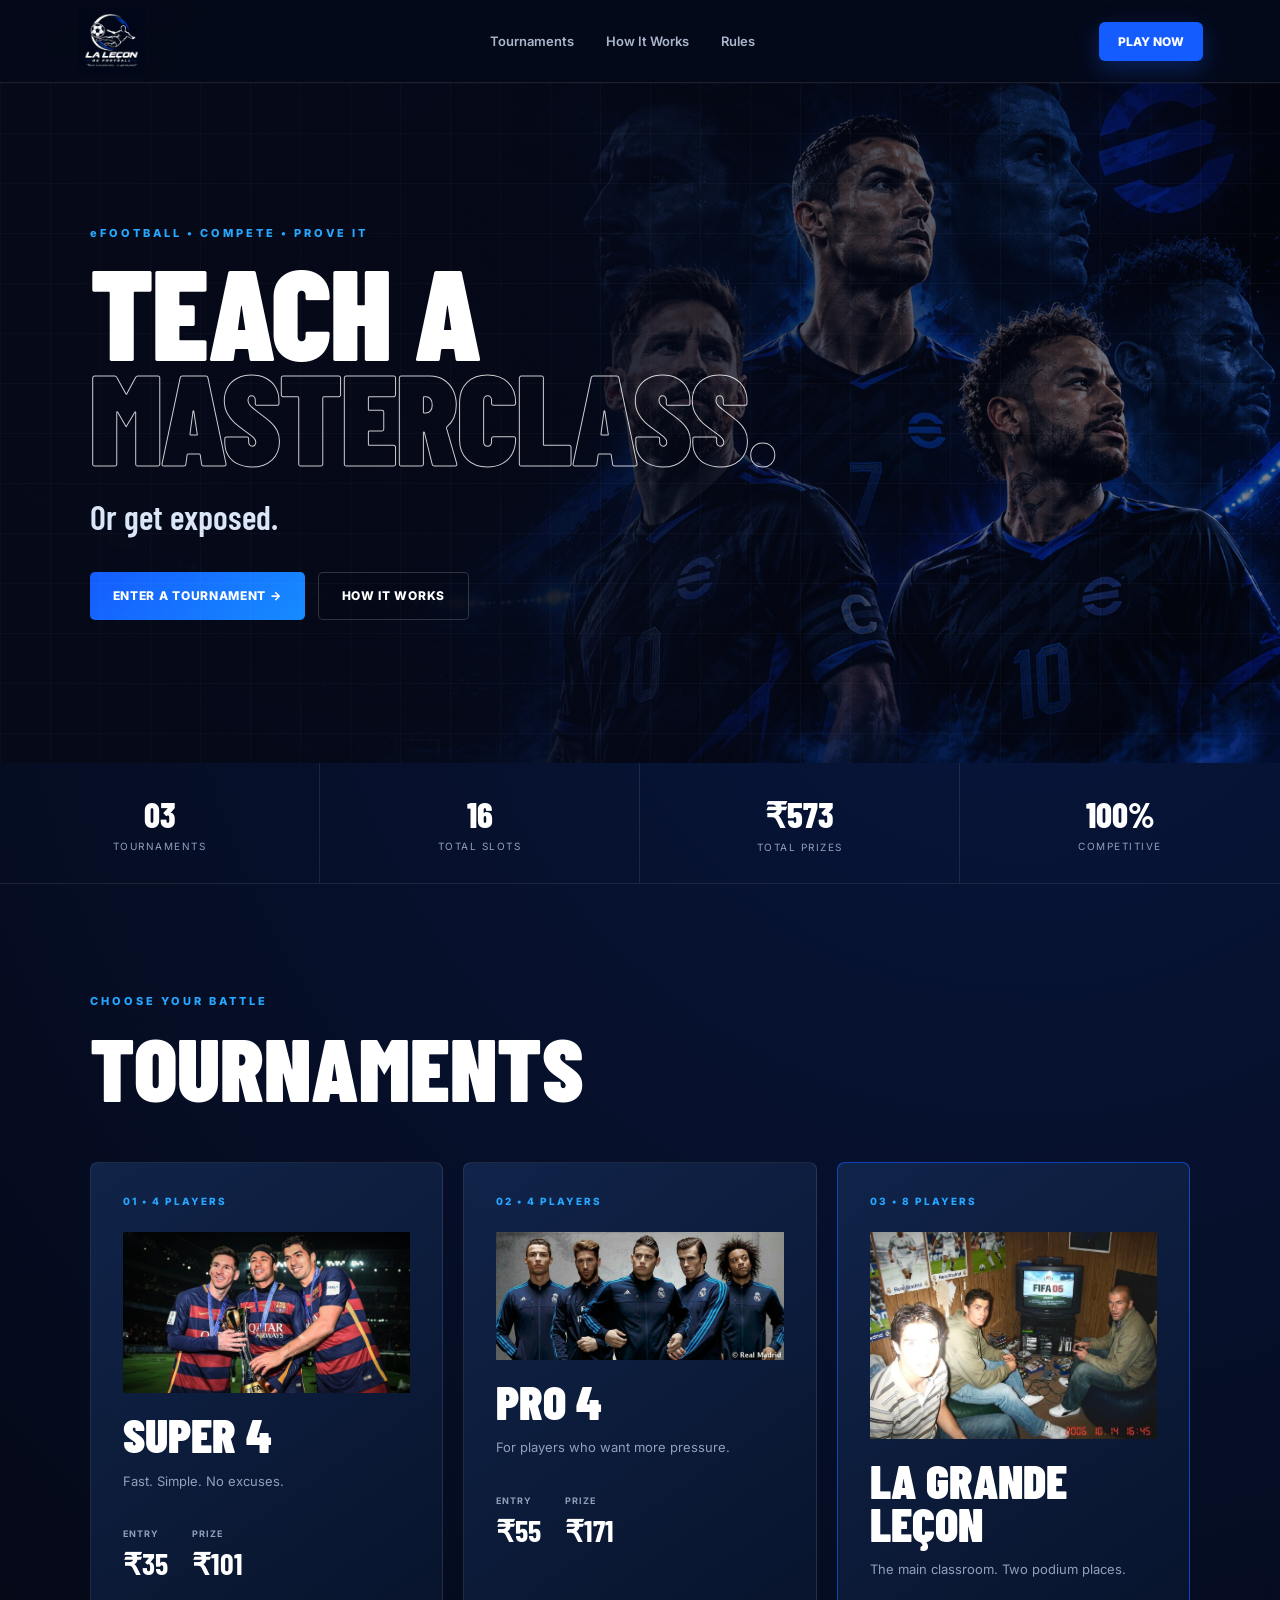
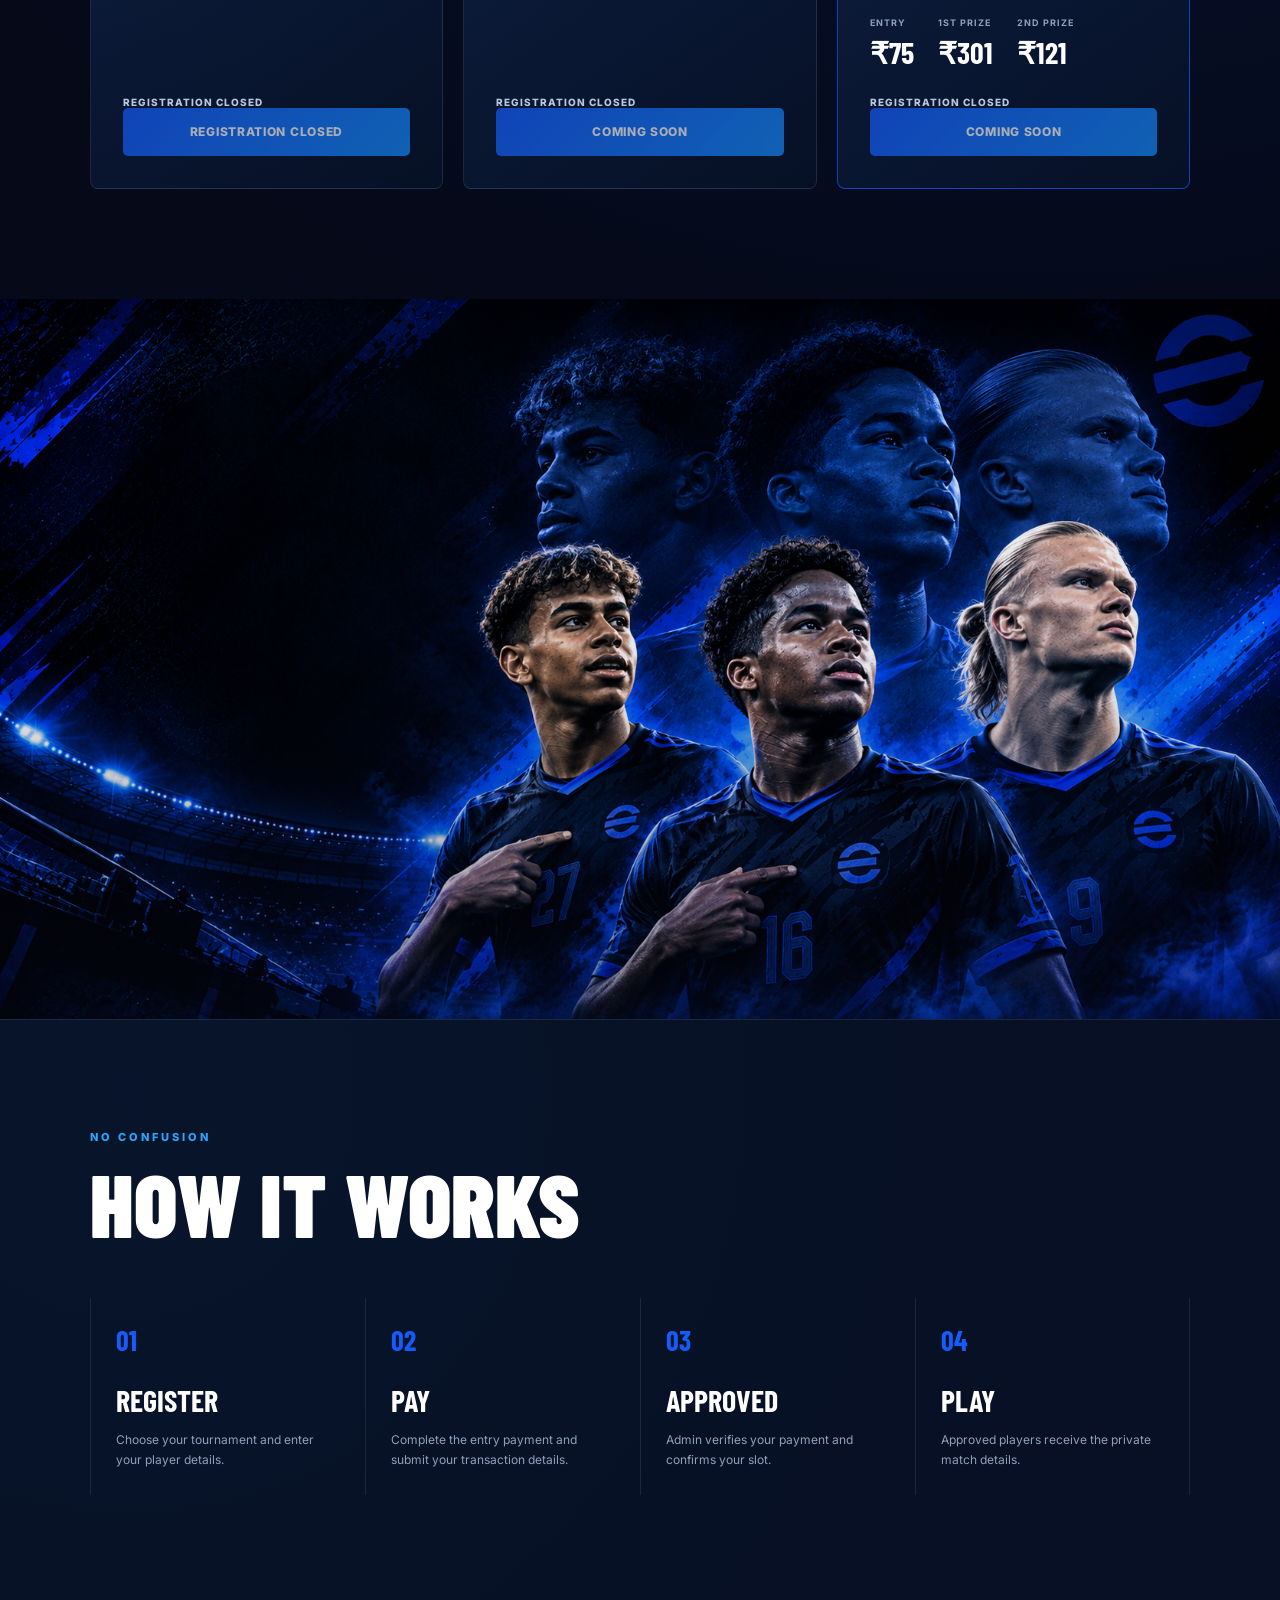
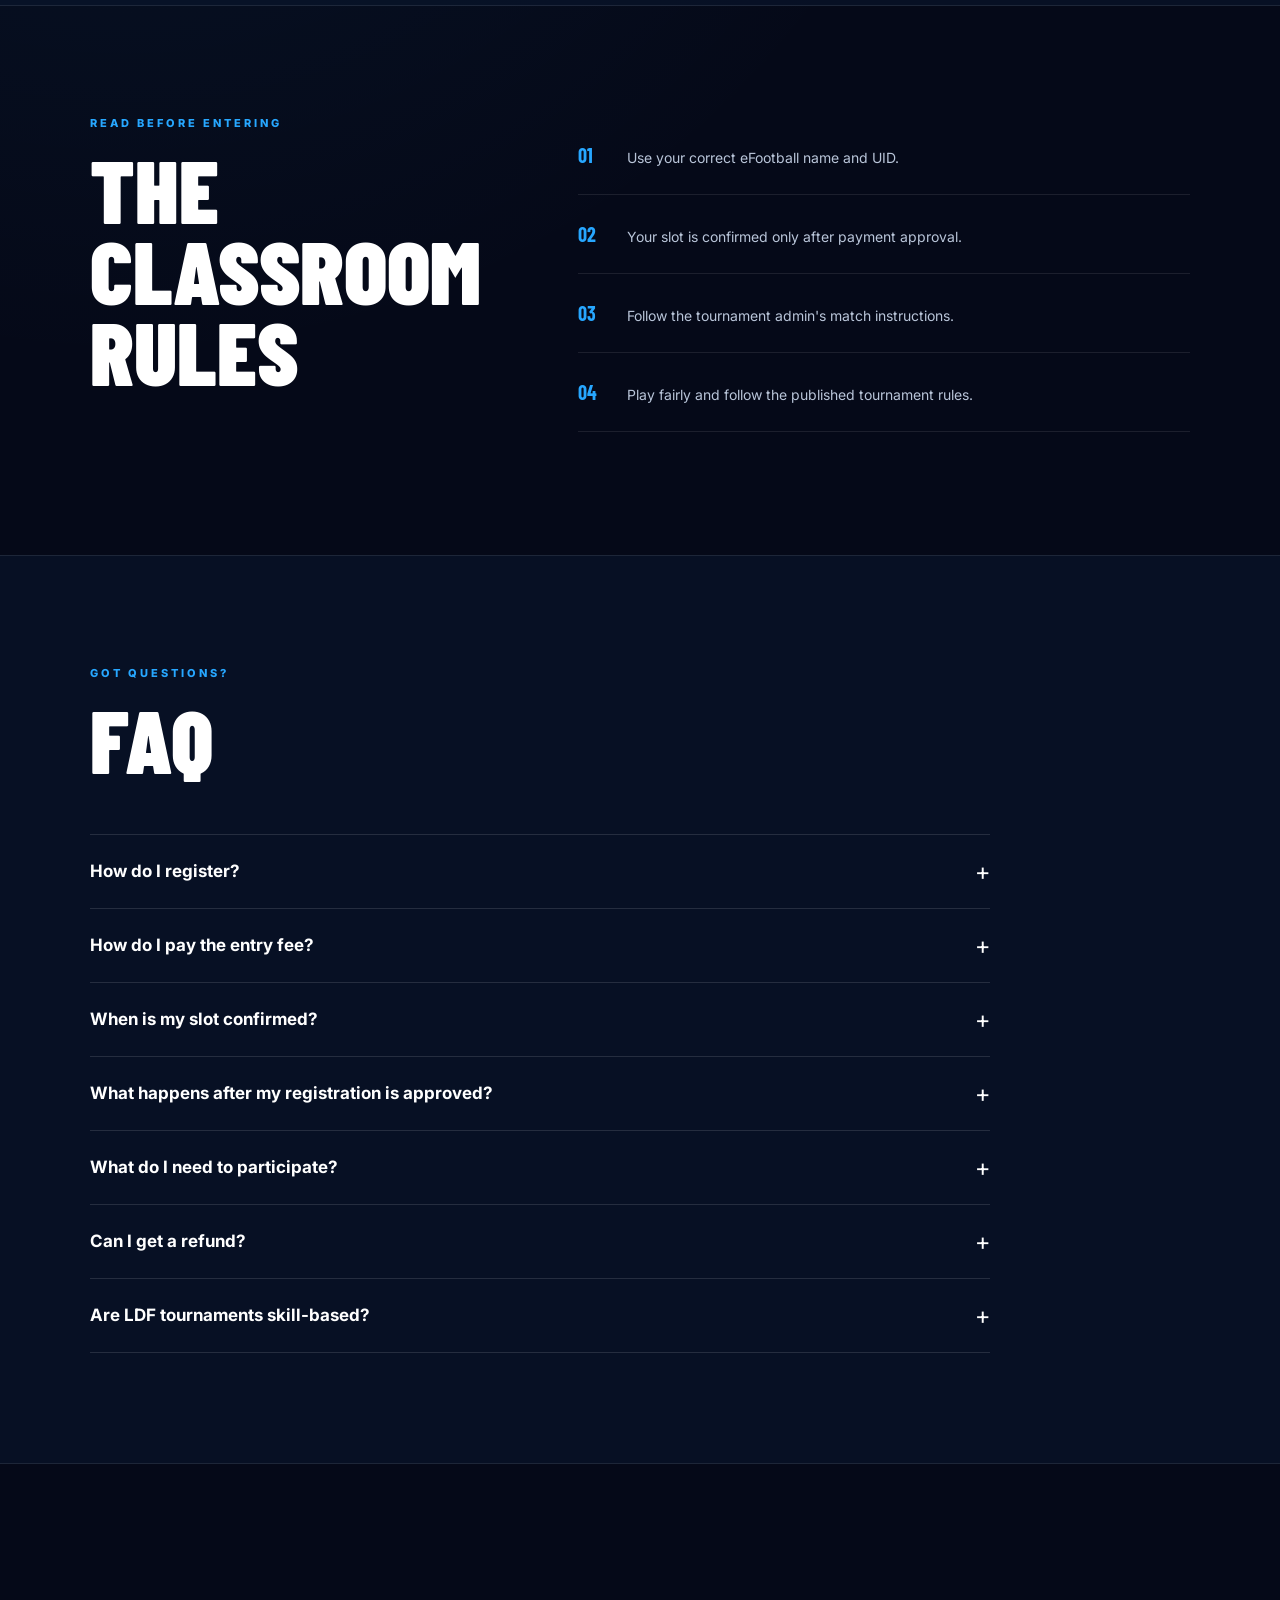
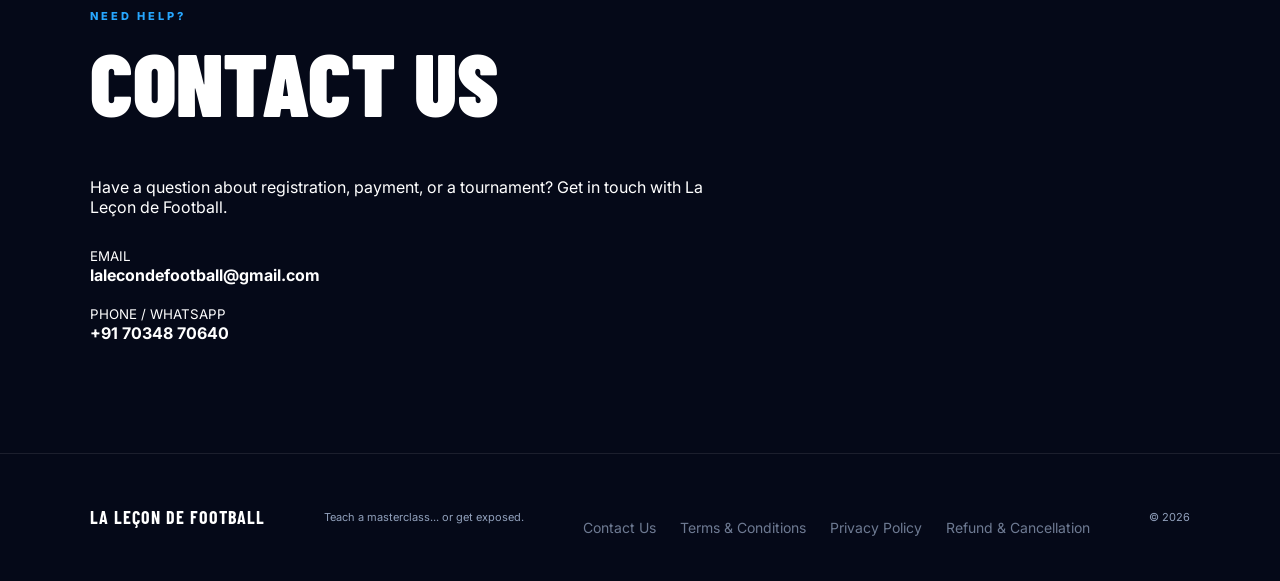
==== commit 6965059a: "Update index.html" ====
--- a/index.html
+++ b/index.html
@@ -222,6 +222,17 @@
 
 
     /* =========================================================
+       CLOSED TOURNAMENT
+       ========================================================= */
+
+    .tournament-closed {
+      opacity: 0.65;
+      cursor: not-allowed;
+      pointer-events: none;
+    }
+
+
+    /* =========================================================
        MOBILE — SPECIAL HERO COMPOSITION
        ========================================================= */
 
@@ -589,15 +600,19 @@
 
       </div>
 
-      <div class="slots">
-        4 SLOTS • OPEN
+      <div
+        class="slots"
+        id="super4Slots"
+      >
+        CHECKING REGISTRATION...
       </div>
 
       <a
         href="register.html?tournament=super4"
         class="btn full"
-      >
-        REGISTER →
+        id="super4Button"
+      >
+        CHECKING...
       </a>
 
     </article>
@@ -657,14 +672,15 @@
       </div>
 
       <div class="slots">
-        4 SLOTS • OPEN
+        REGISTRATION CLOSED
       </div>
 
       <a
-        href="register.html?tournament=pro4"
-        class="btn full"
-      >
-        REGISTER →
+        href="#"
+        class="btn full tournament-closed"
+        onclick="return false;"
+      >
+        COMING SOON
       </a>
 
     </article>
@@ -738,14 +754,15 @@
       </div>
 
       <div class="slots">
-        8 SLOTS • OPEN
+        REGISTRATION CLOSED
       </div>
 
       <a
-        href="register.html?tournament=grande"
-        class="btn full"
-      >
-        REGISTER →
+        href="#"
+        class="btn full tournament-closed"
+        onclick="return false;"
+      >
+        COMING SOON
       </a>
 
     </article>
@@ -1275,10 +1292,14 @@
 
 
 <!-- =========================================================
-     FAQ SCRIPT
+     FAQ + SUPER 4 STATUS
      ========================================================= -->
 
 <script>
+
+  /* ---------------------------------------------------------
+     FAQ
+     --------------------------------------------------------- */
 
   document
     .querySelectorAll(".faq-question")
@@ -1298,6 +1319,90 @@
 
     });
 
+
+  /* ---------------------------------------------------------
+     SUPER 4 STATUS
+     --------------------------------------------------------- */
+
+  const statusAPI =
+    "https://script.google.com/macros/s/AKfycbyrgiZ35OuE2ijdaUqVTfosK0Iw8g4PI1Mbk2SaZIlKAN7FWLfpxUKiD0gg8VlixFXk/exec";
+
+
+  const super4Button =
+    document.getElementById("super4Button");
+
+
+  const super4Slots =
+    document.getElementById("super4Slots");
+
+
+  fetch(statusAPI)
+
+    .then(function(response) {
+
+      return response.json();
+
+    })
+
+    .then(function(data) {
+
+      if (
+        data.success === true &&
+        data.tournamentId === "SUPER4" &&
+        data.status === "OPEN"
+      ) {
+
+        super4Slots.textContent =
+          "4 SLOTS • OPEN";
+
+        super4Button.textContent =
+          "REGISTER →";
+
+        super4Button.href =
+          "register.html?tournament=super4";
+
+        super4Button.classList.remove(
+          "tournament-closed"
+        );
+
+      } else {
+
+        super4Slots.textContent =
+          "REGISTRATION CLOSED";
+
+        super4Button.textContent =
+          "REGISTRATION CLOSED";
+
+        super4Button.removeAttribute(
+          "href"
+        );
+
+        super4Button.classList.add(
+          "tournament-closed"
+        );
+
+      }
+
+    })
+
+    .catch(function() {
+
+      super4Slots.textContent =
+        "REGISTRATION CLOSED";
+
+      super4Button.textContent =
+        "REGISTRATION CLOSED";
+
+      super4Button.removeAttribute(
+        "href"
+      );
+
+      super4Button.classList.add(
+        "tournament-closed"
+      );
+
+    });
+
 </script>
 
 
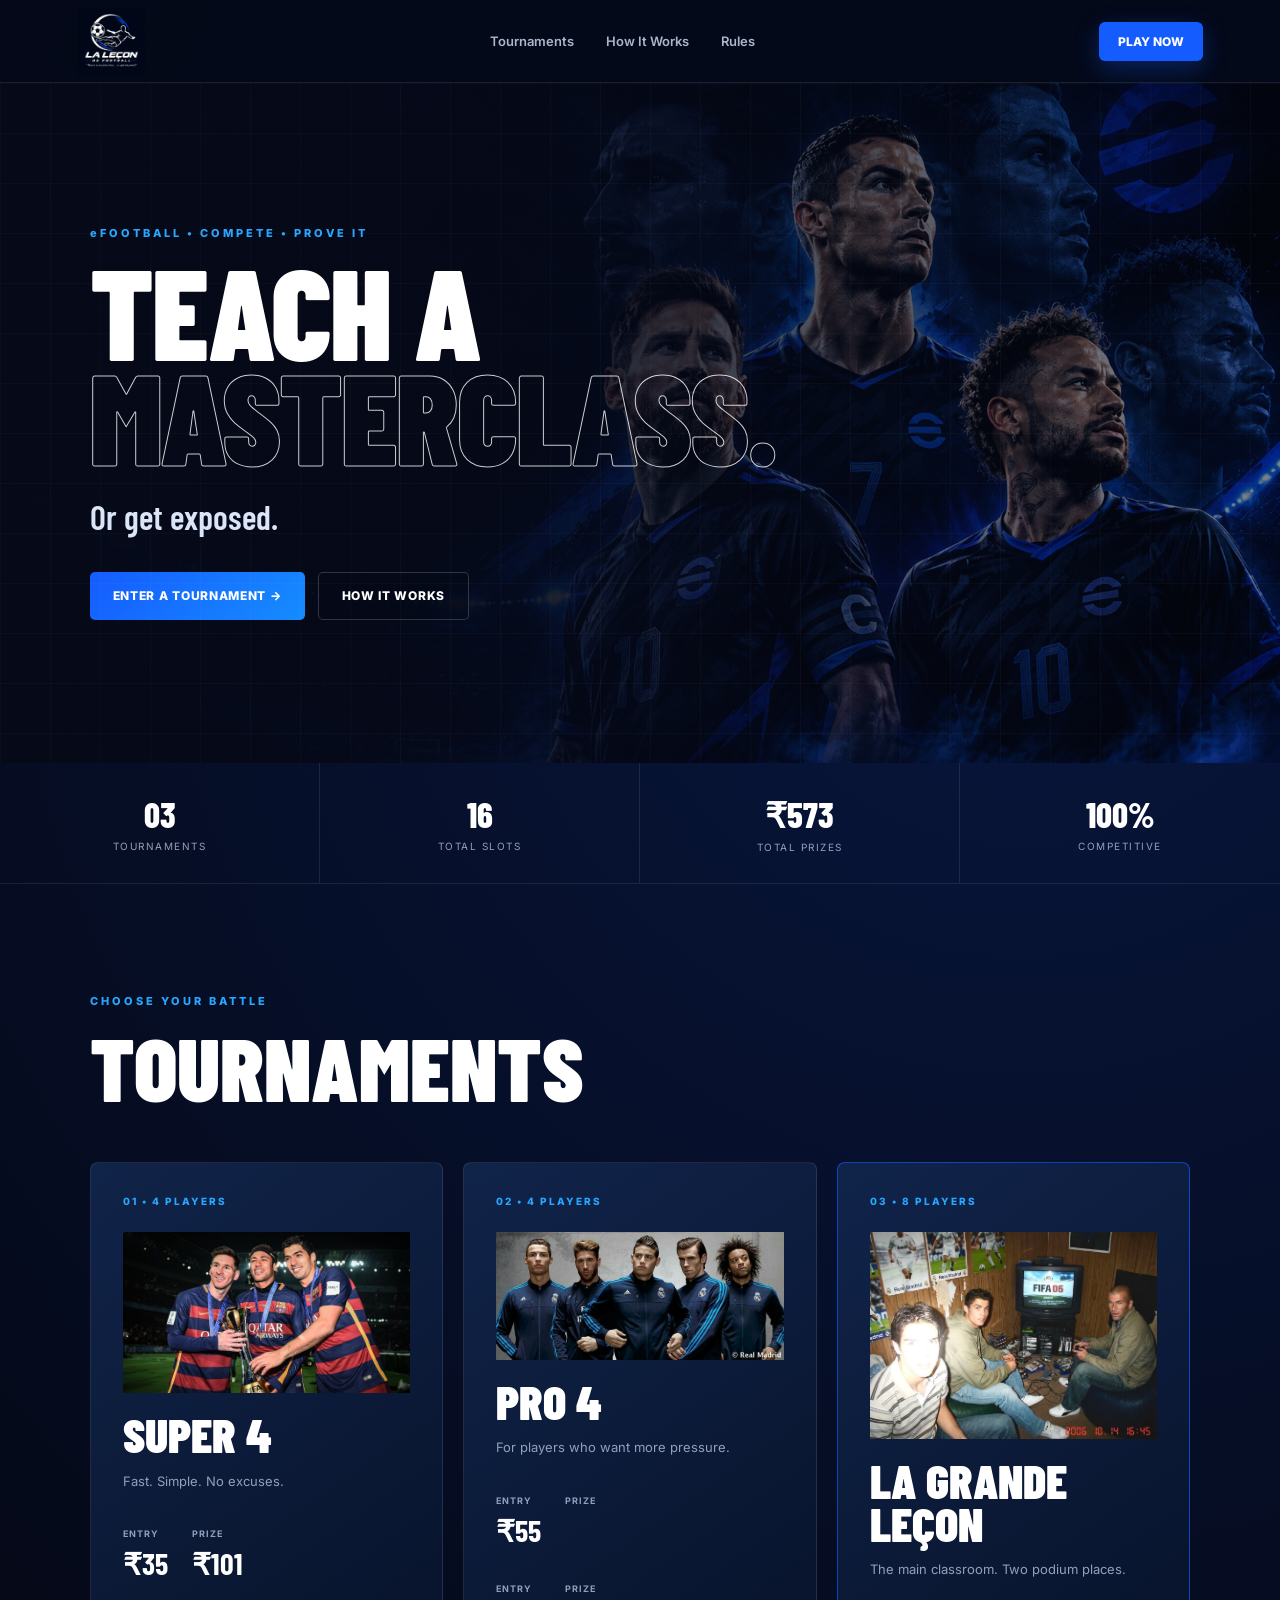
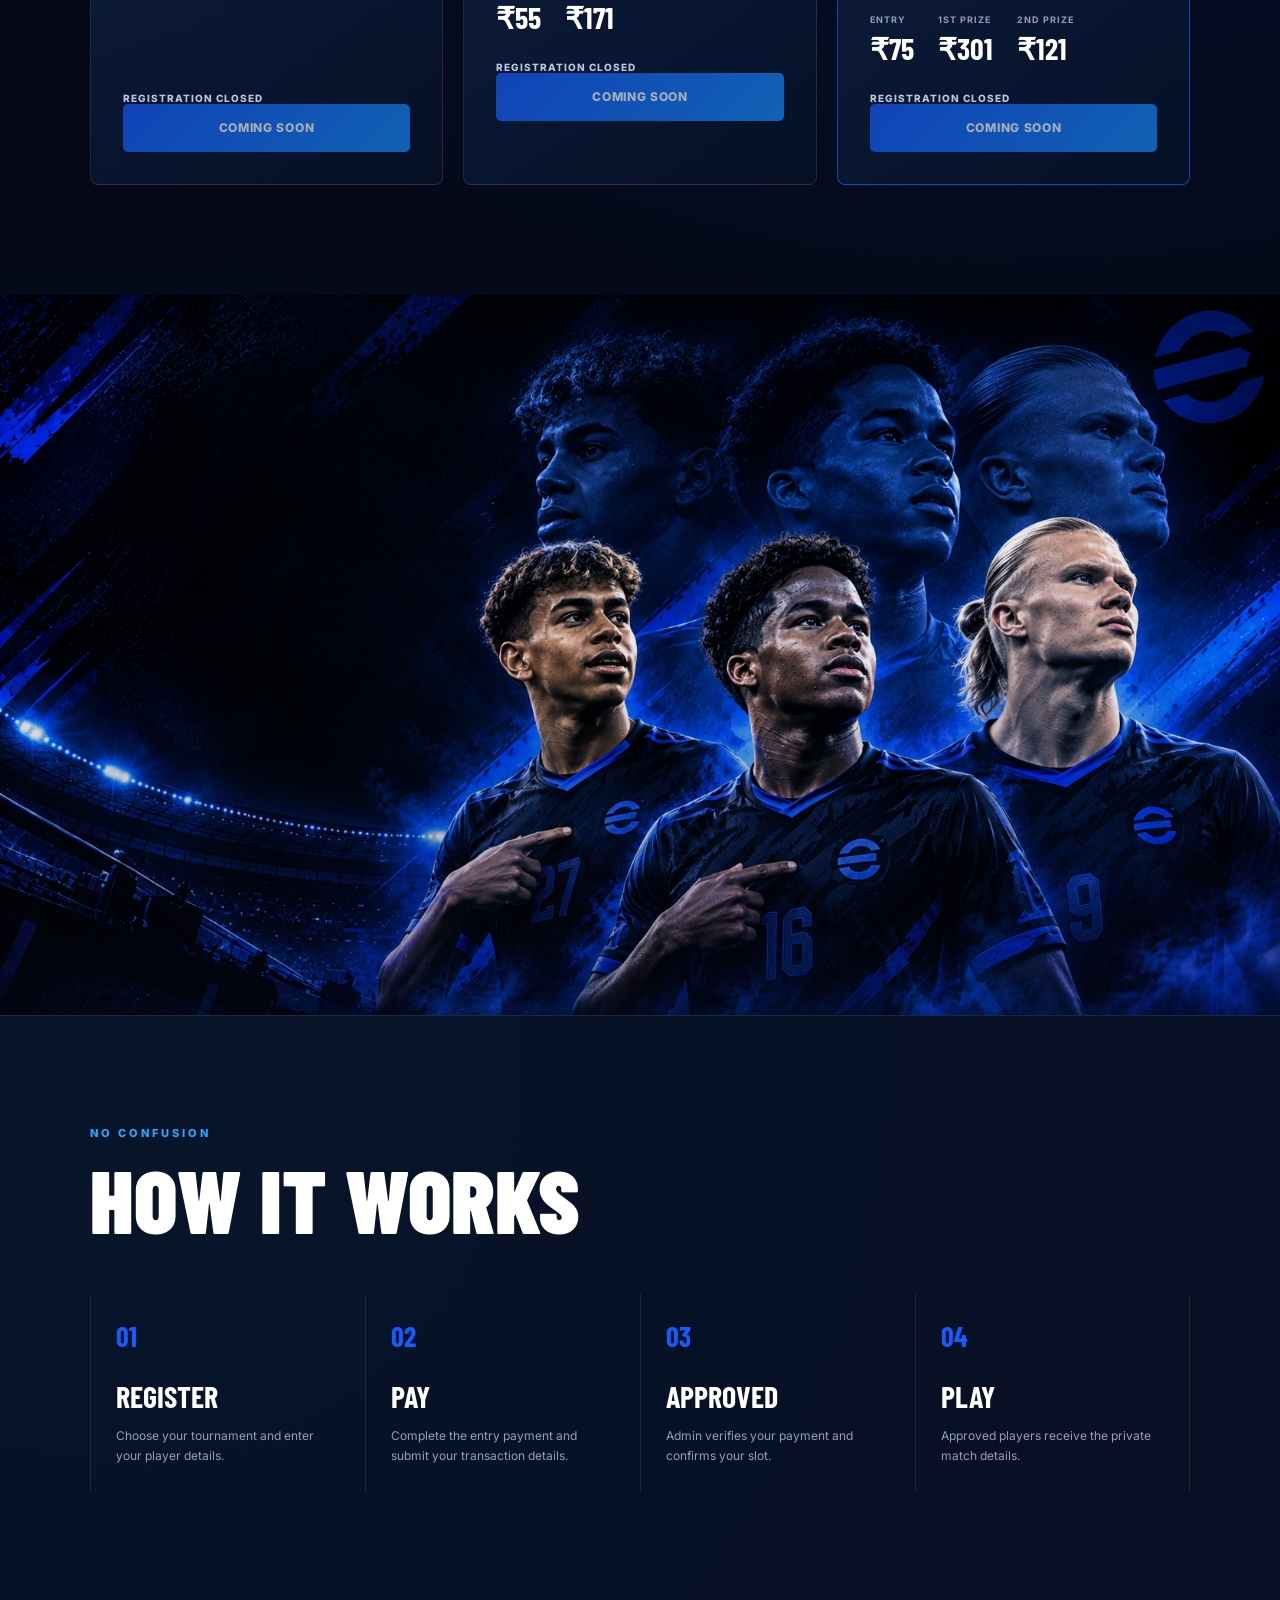
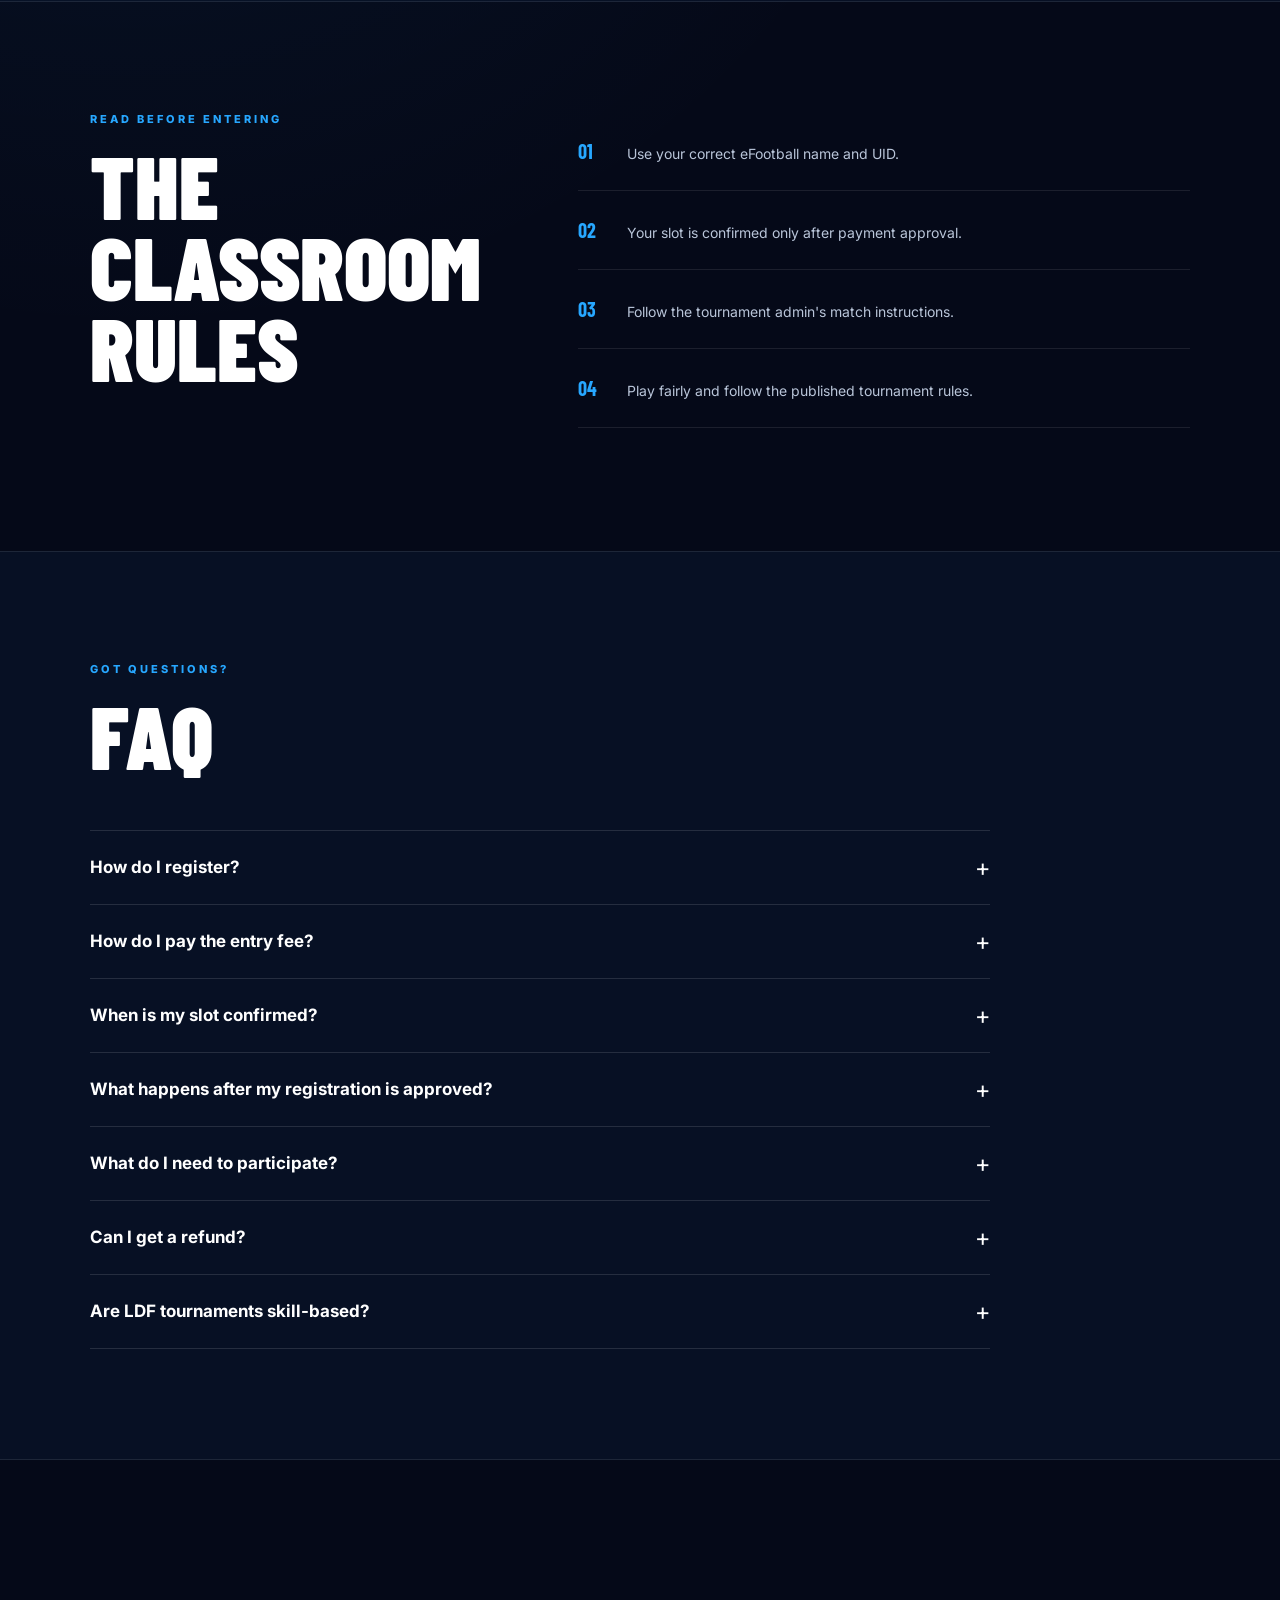
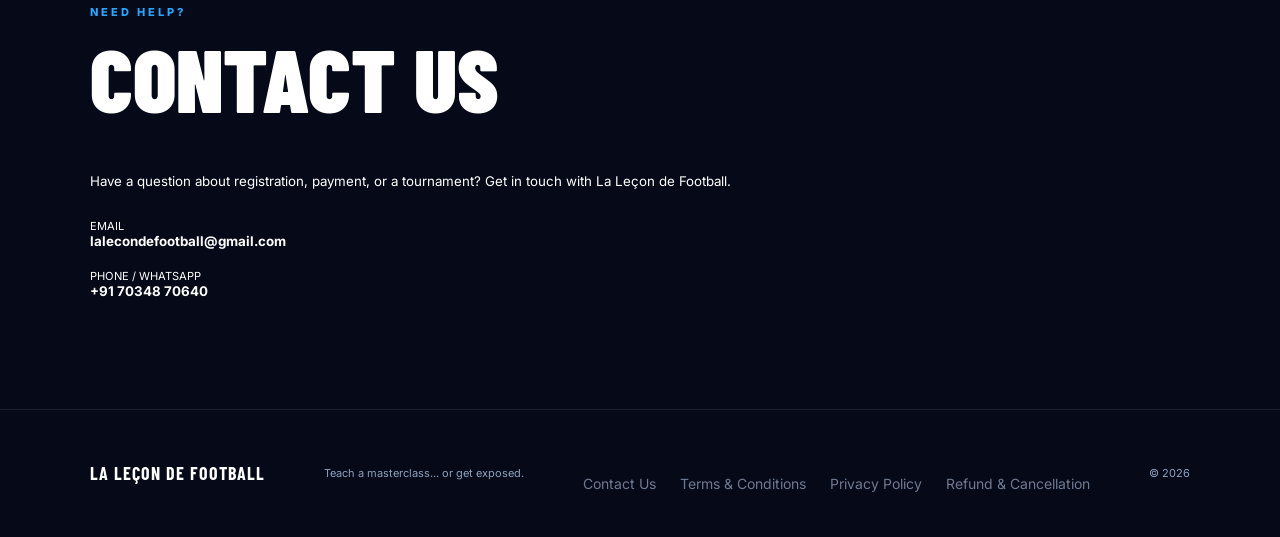
==== commit 6b5e6fb3: "Update index.html" ====
--- a/index.html
+++ b/index.html
@@ -608,8 +608,8 @@
       </div>
 
       <a
-        href="register.html?tournament=super4"
-        class="btn full"
+        href="#"
+        class="btn full tournament-closed"
         id="super4Button"
       >
         CHECKING...
@@ -661,6 +661,31 @@
 
           <small>
             PRIZE
+          </strong>
+
+        </div>
+
+      </div>
+
+      <div class="money">
+
+        <div>
+
+          <small>
+            ENTRY
+          </small>
+
+          <strong>
+            ₹55
+          </strong>
+
+        </div>
+
+
+        <div>
+
+          <small>
+            PRIZE
           </small>
 
           <strong>
@@ -671,16 +696,19 @@
 
       </div>
 
-      <div class="slots">
-        REGISTRATION CLOSED
+      <div
+        class="slots"
+        id="pro4Slots"
+      >
+        CHECKING REGISTRATION...
       </div>
 
       <a
         href="#"
         class="btn full tournament-closed"
-        onclick="return false;"
-      >
-        COMING SOON
+        id="pro4Button"
+      >
+        CHECKING...
       </a>
 
     </article>
@@ -753,16 +781,19 @@
 
       </div>
 
-      <div class="slots">
-        REGISTRATION CLOSED
+      <div
+        class="slots"
+        id="grande8Slots"
+      >
+        CHECKING REGISTRATION...
       </div>
 
       <a
         href="#"
         class="btn full tournament-closed"
-        onclick="return false;"
-      >
-        COMING SOON
+        id="grande8Button"
+      >
+        CHECKING...
       </a>
 
     </article>
@@ -1292,7 +1323,7 @@
 
 
 <!-- =========================================================
-     FAQ + SUPER 4 STATUS
+     FAQ + TOURNAMENT STATUS
      ========================================================= -->
 
 <script>
@@ -1321,86 +1352,250 @@
 
 
   /* ---------------------------------------------------------
-     SUPER 4 STATUS
+     TOURNAMENT STATUS API
      --------------------------------------------------------- */
 
   const statusAPI =
-    "https://script.google.com/macros/s/AKfycbyrgiZ35OuE2ijdaUqVTfosK0Iw8g4PI1Mbk2SaZIlKAN7FWLfpxUKiD0gg8VlixFXk/exec";
-
-
-  const super4Button =
-    document.getElementById("super4Button");
-
-
-  const super4Slots =
-    document.getElementById("super4Slots");
-
-
-  fetch(statusAPI)
-
-    .then(function(response) {
-
-      return response.json();
-
-    })
-
-    .then(function(data) {
-
-      if (
-        data.success === true &&
-        data.tournamentId === "SUPER4" &&
-        data.status === "OPEN"
-      ) {
-
-        super4Slots.textContent =
-          "4 SLOTS • OPEN";
-
-        super4Button.textContent =
-          "REGISTER →";
-
-        super4Button.href =
-          "register.html?tournament=super4";
-
-        super4Button.classList.remove(
-          "tournament-closed"
-        );
-
-      } else {
-
-        super4Slots.textContent =
-          "REGISTRATION CLOSED";
-
-        super4Button.textContent =
-          "REGISTRATION CLOSED";
-
-        super4Button.removeAttribute(
-          "href"
-        );
-
-        super4Button.classList.add(
-          "tournament-closed"
-        );
-
-      }
-
-    })
-
-    .catch(function() {
-
-      super4Slots.textContent =
-        "REGISTRATION CLOSED";
-
-      super4Button.textContent =
-        "REGISTRATION CLOSED";
-
-      super4Button.removeAttribute(
+    "https://script.google.com/macros/s/AKfycbytNY3qatBKptDBM-5uK8kIUT71G1BVKVX7M9kRTSbcBDiveIE088DKJ6ahDtYUMXUQ/exec";
+
+
+  /* ---------------------------------------------------------
+     TOURNAMENT ELEMENTS
+     --------------------------------------------------------- */
+
+  const tournaments = {
+
+    SUPER4: {
+      slots: document.getElementById("super4Slots"),
+      button: document.getElementById("super4Button"),
+      name: "SUPER 4",
+      registrationURL: "register.html?tournament=super4"
+    },
+
+    PRO4: {
+      slots: document.getElementById("pro4Slots"),
+      button: document.getElementById("pro4Button"),
+      name: "PRO 4",
+      registrationURL: "register.html?tournament=pro4"
+    },
+
+    GRANDE8: {
+      slots: document.getElementById("grande8Slots"),
+      button: document.getElementById("grande8Button"),
+      name: "LA GRANDE LEÇON",
+      registrationURL: "register.html?tournament=grande"
+    }
+
+  };
+
+
+  /* ---------------------------------------------------------
+     UPDATE ONE TOURNAMENT
+     --------------------------------------------------------- */
+
+  function updateTournament(tournamentId, data) {
+
+    const tournament =
+      tournaments[tournamentId];
+
+
+    if (!tournament) {
+      return;
+    }
+
+
+    const status =
+      String(data.status || "")
+        .trim()
+        .toUpperCase();
+
+
+    const registeredCount =
+      Number(data.registeredCount || 0);
+
+
+    const slotLimit =
+      Number(data.slots || 0);
+
+
+    /* -------------------------------------------------------
+       OPEN
+       ------------------------------------------------------- */
+
+    if (
+      status === "OPEN" &&
+      registeredCount < slotLimit
+    ) {
+
+      tournament.slots.textContent =
+        registeredCount +
+        " / " +
+        slotLimit +
+        " SLOTS • OPEN";
+
+
+      tournament.button.textContent =
+        "REGISTER →";
+
+
+      tournament.button.href =
+        tournament.registrationURL;
+
+
+      tournament.button.classList.remove(
+        "tournament-closed"
+      );
+
+
+      return;
+
+    }
+
+
+    /* -------------------------------------------------------
+       FULL
+       ------------------------------------------------------- */
+
+    if (
+      status === "FULL" ||
+      (
+        slotLimit > 0 &&
+        registeredCount >= slotLimit
+      )
+    ) {
+
+      tournament.slots.textContent =
+        slotLimit +
+        " / " +
+        slotLimit +
+        " SLOTS • FULL";
+
+
+      tournament.button.textContent =
+        "REGISTRATION FULL";
+
+
+      tournament.button.removeAttribute(
         "href"
       );
 
-      super4Button.classList.add(
+
+      tournament.button.classList.add(
         "tournament-closed"
       );
 
+
+      return;
+
+    }
+
+
+    /* -------------------------------------------------------
+       DRAFT / CLOSED / ANY OTHER STATUS
+       ------------------------------------------------------- */
+
+    tournament.slots.textContent =
+      "REGISTRATION CLOSED";
+
+
+    tournament.button.textContent =
+      "COMING SOON";
+
+
+    tournament.button.removeAttribute(
+      "href"
+    );
+
+
+    tournament.button.classList.add(
+      "tournament-closed"
+    );
+
+  }
+
+
+  /* ---------------------------------------------------------
+     LOAD ALL TOURNAMENT STATUSES
+     --------------------------------------------------------- */
+
+  fetch(statusAPI)
+
+    .then(function(response) {
+
+      if (!response.ok) {
+        throw new Error("Status API request failed");
+      }
+
+      return response.json();
+
+    })
+
+    .then(function(data) {
+
+      if (
+        data.success !== true ||
+        !data.tournaments
+      ) {
+
+        throw new Error("Invalid status response");
+
+      }
+
+
+      updateTournament(
+        "SUPER4",
+        data.tournaments.SUPER4 || {}
+      );
+
+
+      updateTournament(
+        "PRO4",
+        data.tournaments.PRO4 || {}
+      );
+
+
+      updateTournament(
+        "GRANDE8",
+        data.tournaments.GRANDE8 || {}
+      );
+
+    })
+
+    .catch(function() {
+
+      /* -------------------------------------------------------
+         FAIL SAFE
+
+         If the API cannot be reached, registration stays
+         closed rather than accidentally allowing registration.
+         ------------------------------------------------------- */
+
+      Object.keys(tournaments)
+        .forEach(function(tournamentId) {
+
+          const tournament =
+            tournaments[tournamentId];
+
+
+          tournament.slots.textContent =
+            "REGISTRATION CLOSED";
+
+
+          tournament.button.textContent =
+            "COMING SOON";
+
+
+          tournament.button.removeAttribute(
+            "href"
+          );
+
+
+          tournament.button.classList.add(
+            "tournament-closed"
+          );
+
+        });
+
     });
 
 </script>
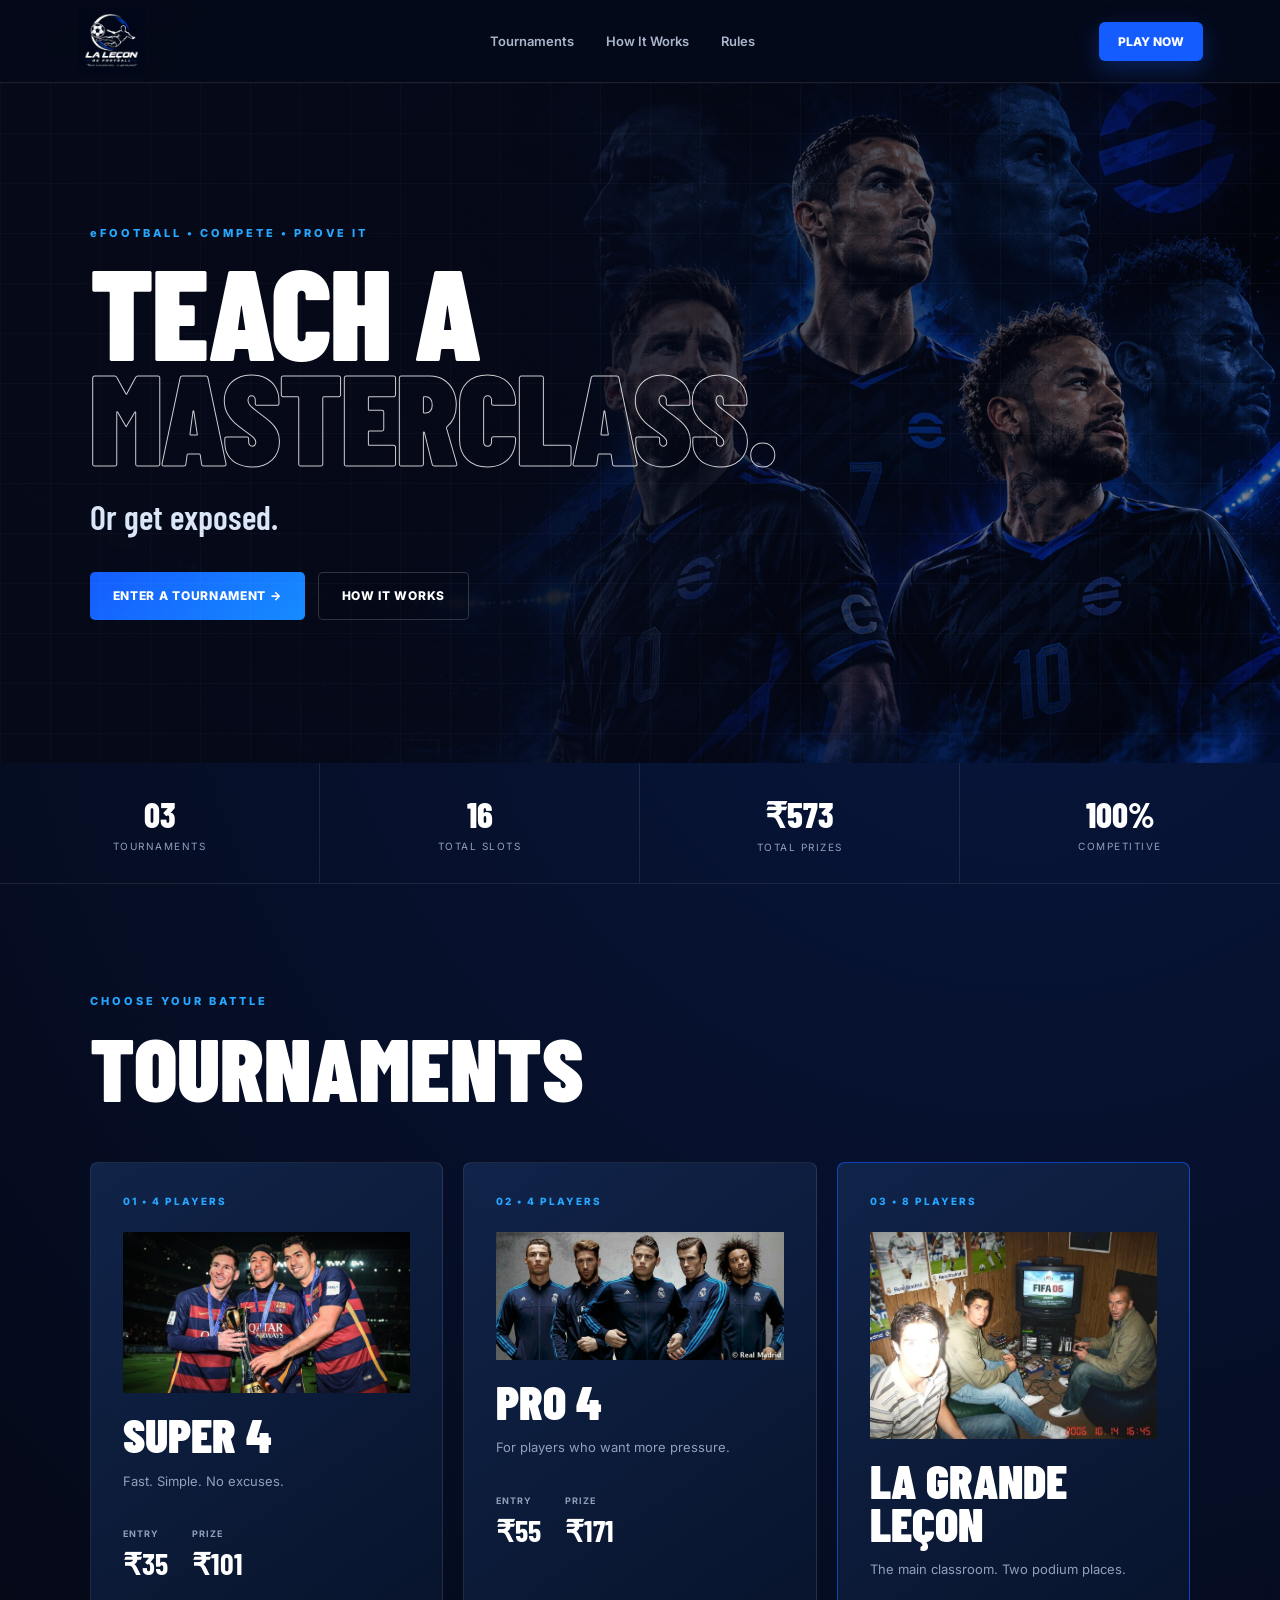
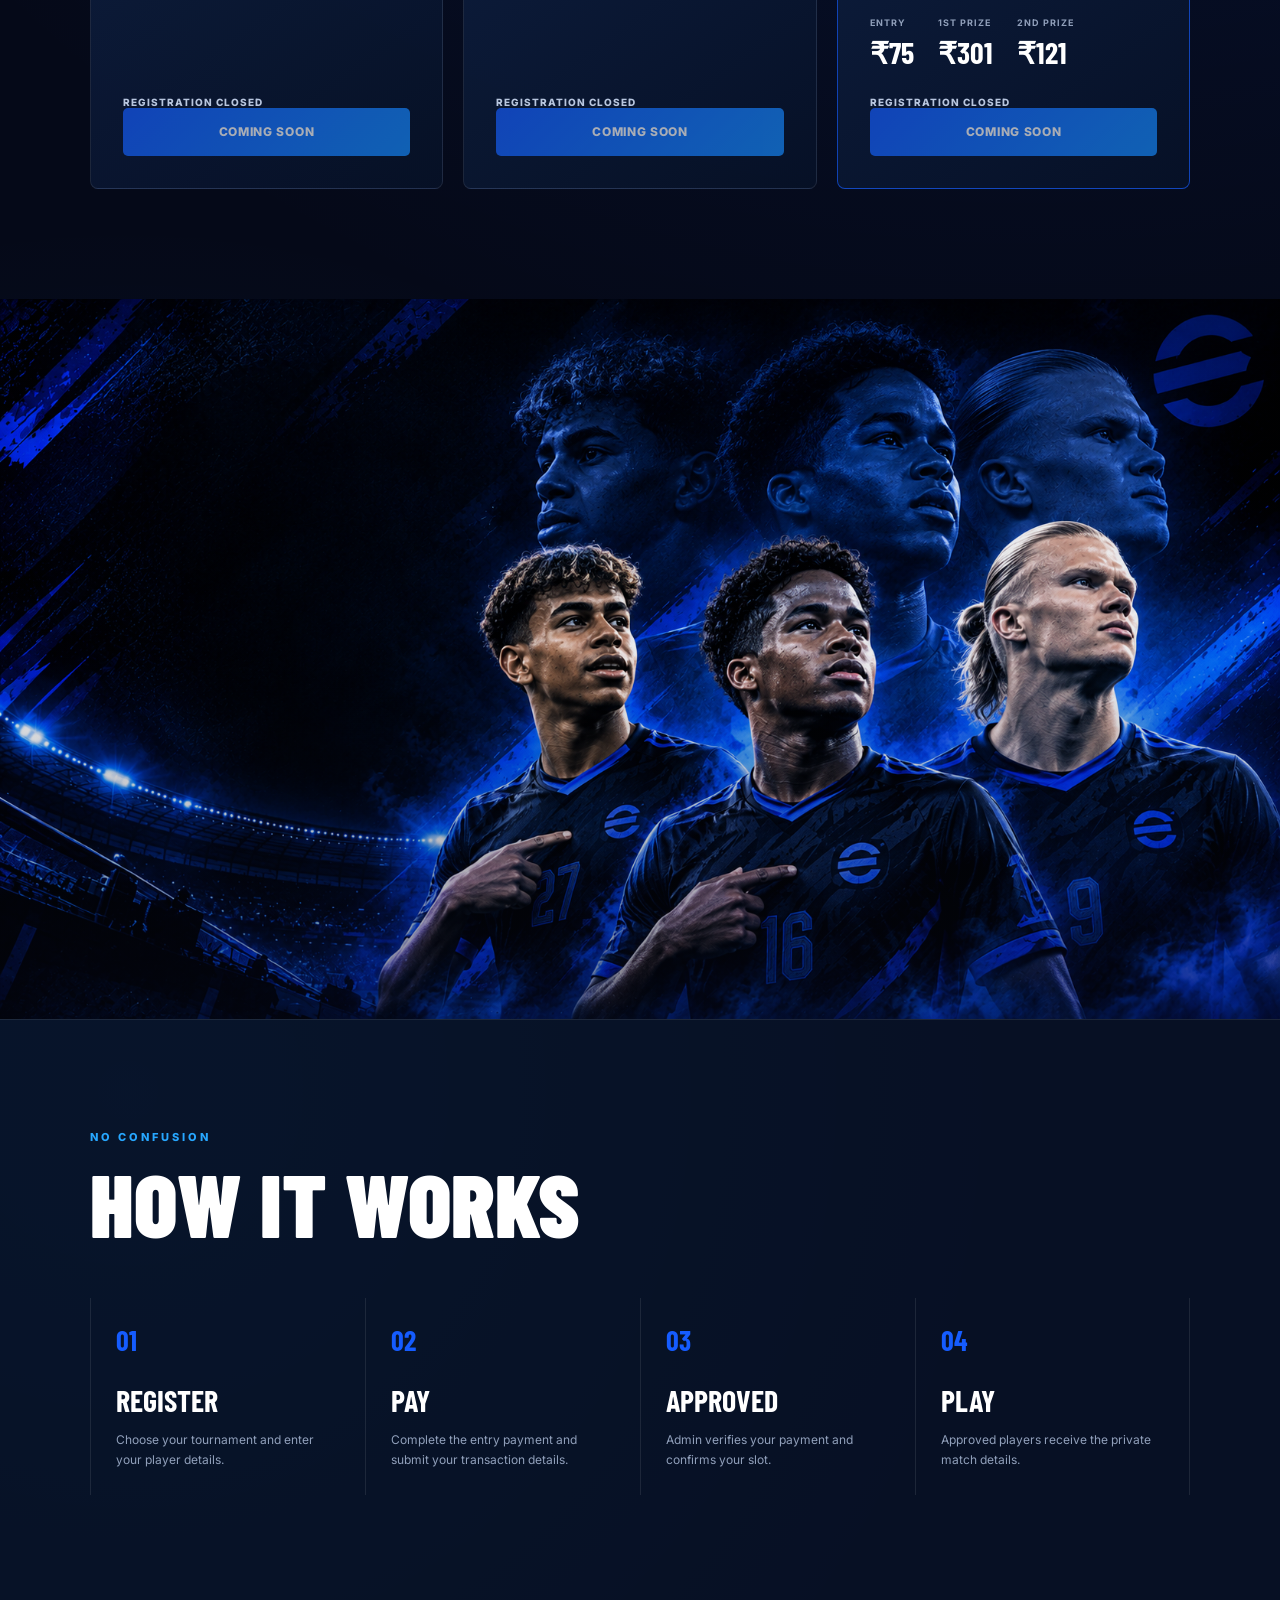
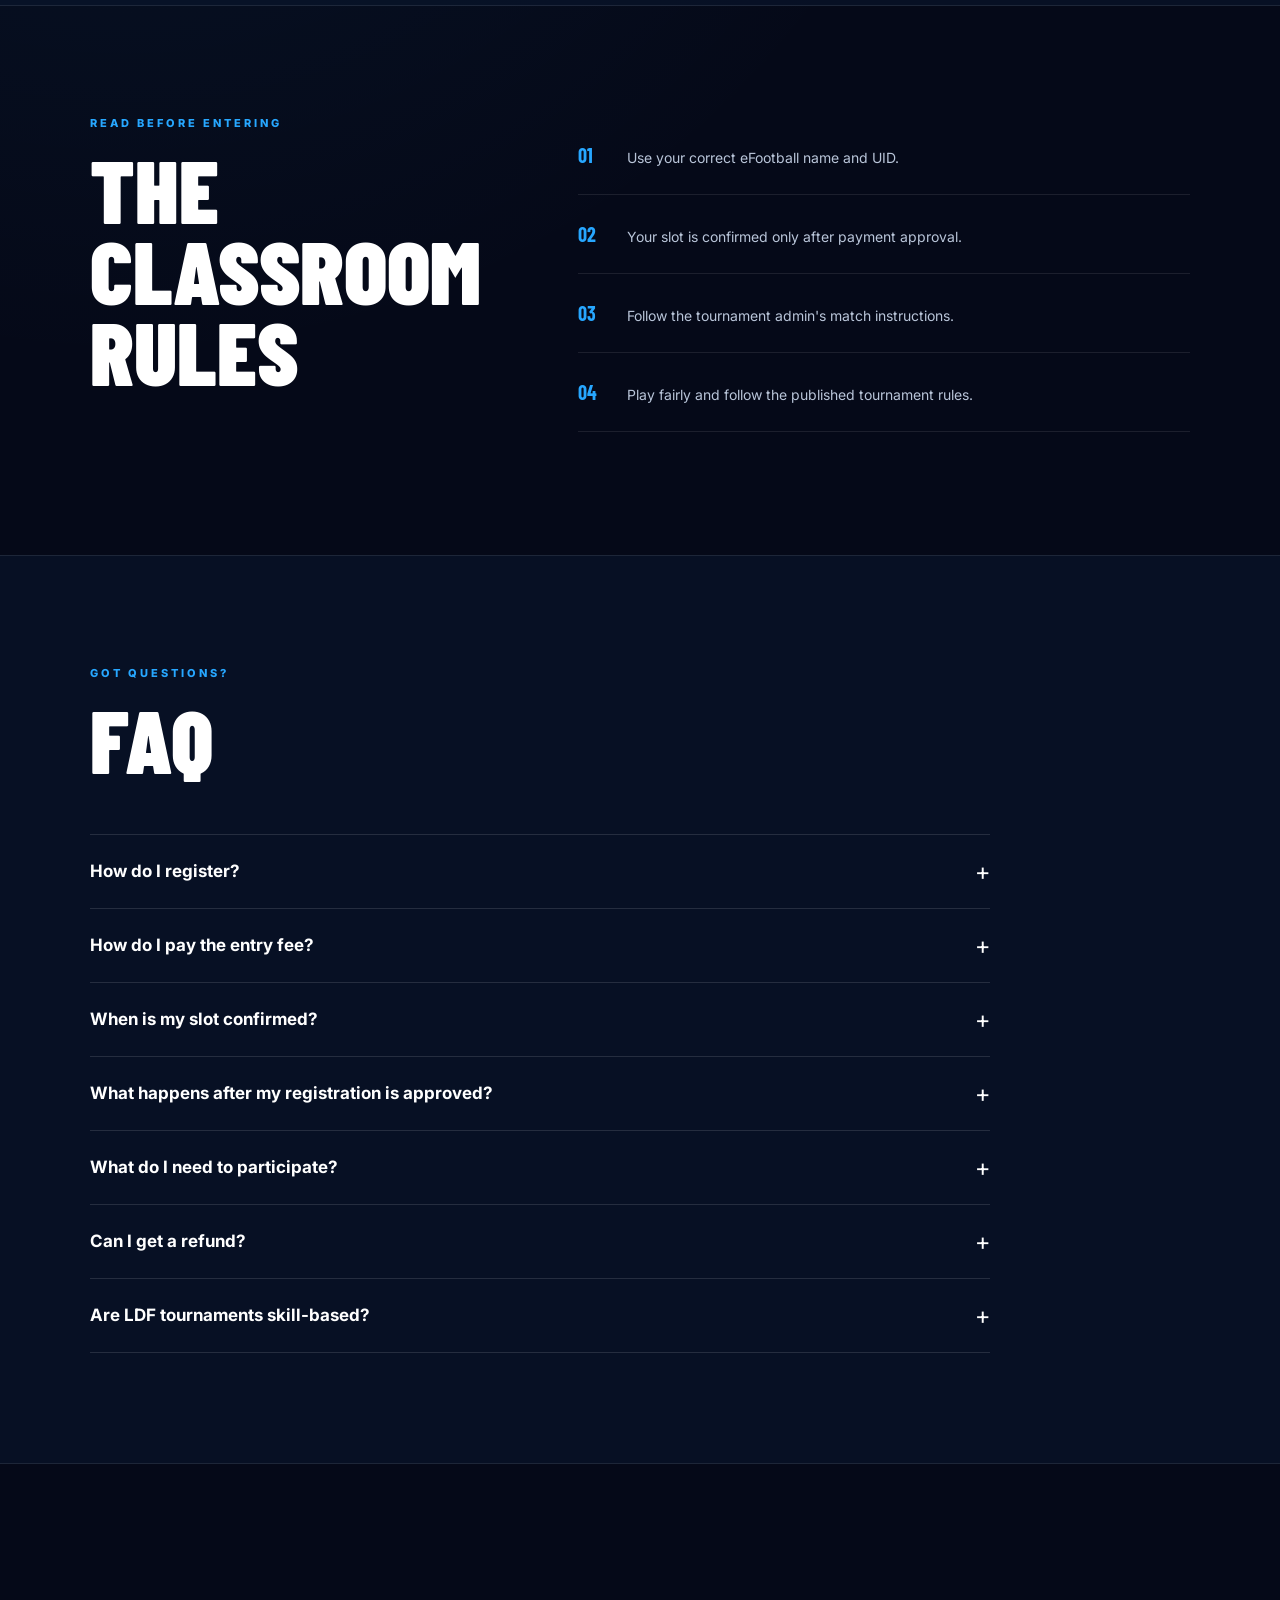
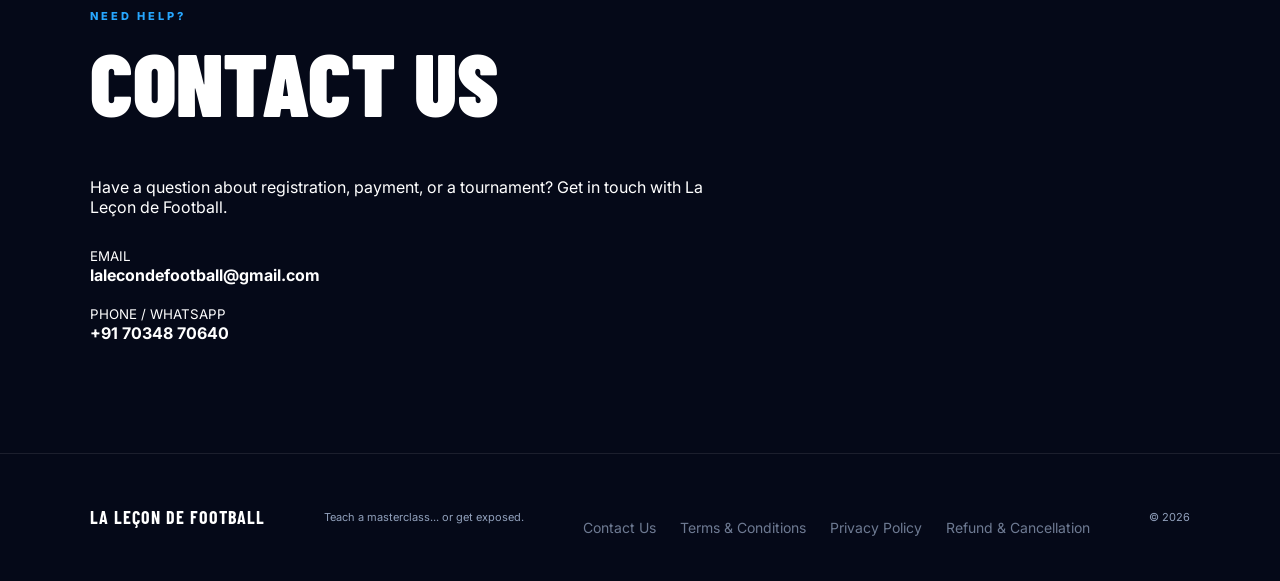
==== commit 66b68f47: "Update index.html" ====
--- a/index.html
+++ b/index.html
@@ -661,31 +661,6 @@
 
           <small>
             PRIZE
-          </strong>
-
-        </div>
-
-      </div>
-
-      <div class="money">
-
-        <div>
-
-          <small>
-            ENTRY
-          </small>
-
-          <strong>
-            ₹55
-          </strong>
-
-        </div>
-
-
-        <div>
-
-          <small>
-            PRIZE
           </small>
 
           <strong>
@@ -1353,10 +1328,13 @@
 
   /* ---------------------------------------------------------
      TOURNAMENT STATUS API
+     ---------------------------------------------------------
+     
+     NEW OPTIMIZED STATUS API
      --------------------------------------------------------- */
 
   const statusAPI =
-    "https://script.google.com/macros/s/AKfycbytNY3qatBKptDBM-5uK8kIUT71G1BVKVX7M9kRTSbcBDiveIE088DKJ6ahDtYUMXUQ/exec";
+    "https://script.google.com/macros/s/AKfycbyb89ER_9KutJqoZTGe-Nj4_RSO0ednIy4APwCXxLODgHwgKmUkGWjQ7UFdAOsfYxMM/exec";
 
 
   /* ---------------------------------------------------------
